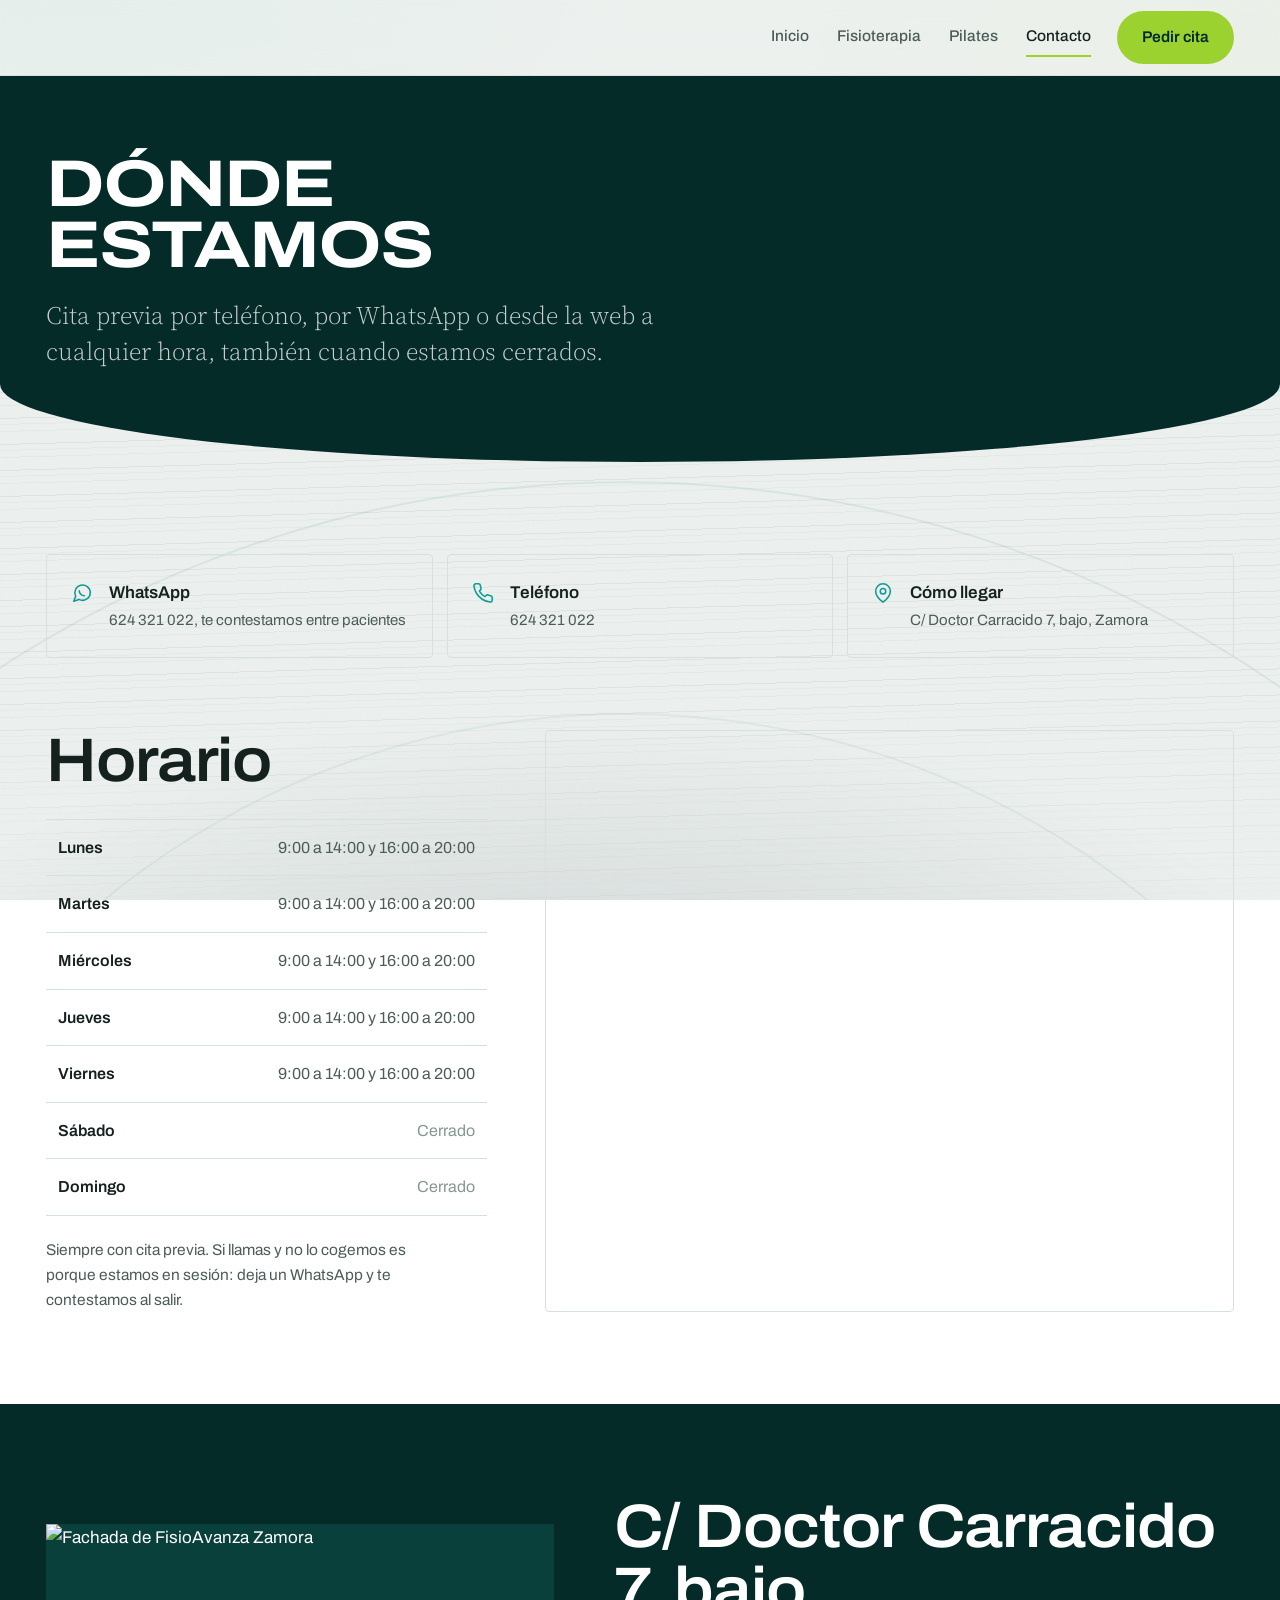
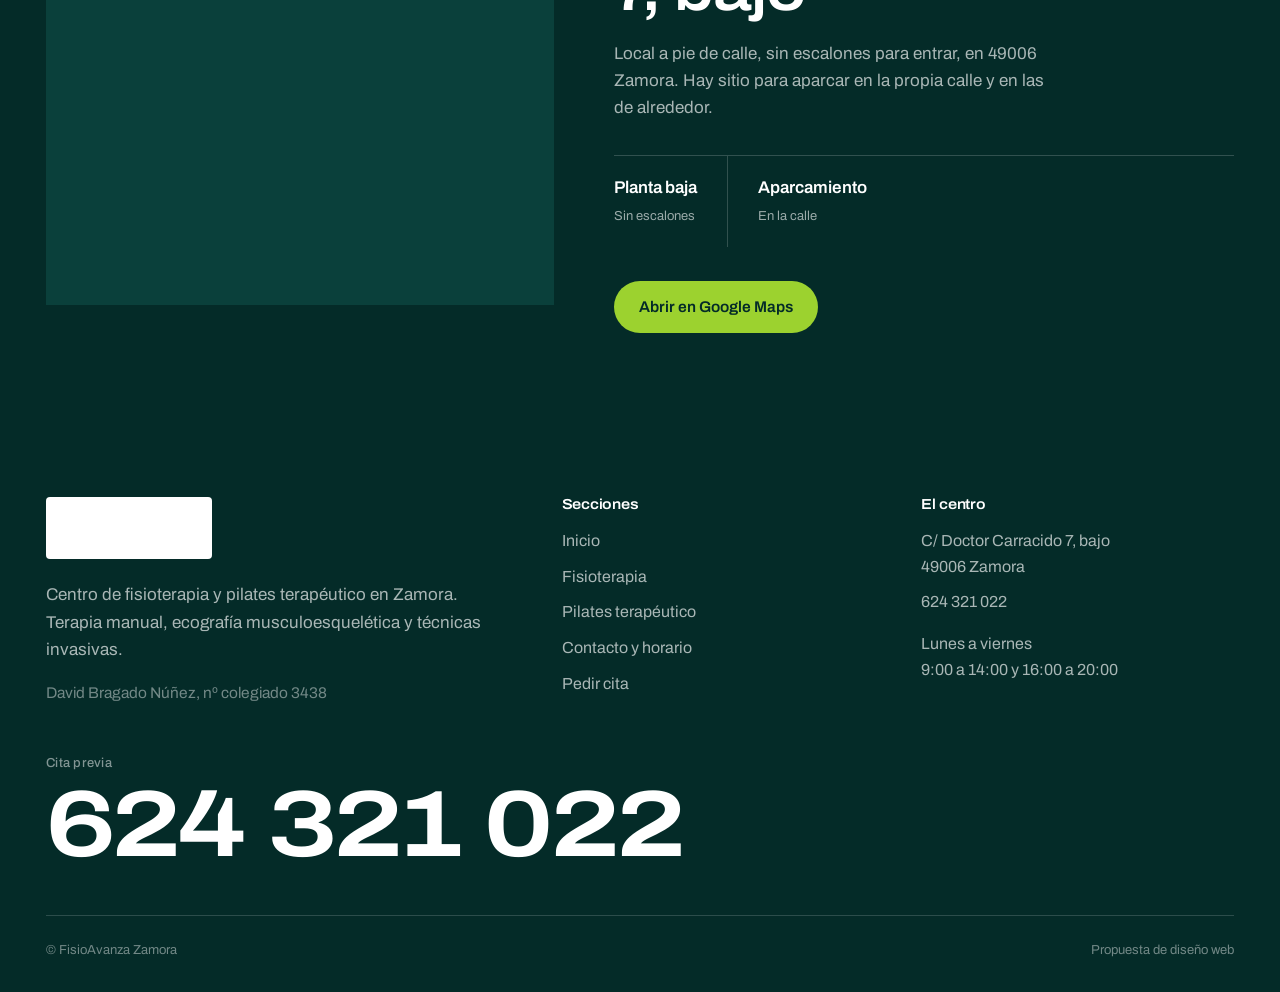
==== contacto.html @ 8b23792c "Fondo en capas de tejido, goniometro animado y entrada escalonada Co-Authored-By: Claude Opus 5 <nor" ====
<!doctype html>
<html lang="es">
<head>
<meta charset="utf-8">
<meta name="viewport" content="width=device-width,initial-scale=1">
<title>Contacto y horario | FisioAvanza Zamora</title>
<meta name="description" content="C/ Doctor Carracido 7, bajo, 49006 Zamora. Tel&eacute;fono 624 321 022. Lunes a viernes de 9:00 a 14:00 y de 16:00 a 20:00.">
<meta property="og:title" content="Contacto y horario | FisioAvanza Zamora">
<meta property="og:description" content="C/ Doctor Carracido 7, bajo, 49006 Zamora. Tel&eacute;fono 624 321 022. Lunes a viernes de 9:00 a 14:00 y de 16:00 a 20:00.">
<meta property="og:type" content="website">
<meta property="og:image" content="https://lh3.googleusercontent.com/gps-cs-s/ANWiy9TuSoiKrPq9h7B_s4ls-WKYi5jGec6XSD7wulhE7GmhyF9Vy_WYeHmJLs5jzJMO8wfGZ_1oaGwh94glTkfjaM7dwYQdc-ZL-K9XvLZ_2AfXJ7CbxEi7vt02z-Pn2JoctF9S8R1mng=w1600">
<meta name="theme-color" content="#042b28">
<link rel="icon" href="https://lh3.googleusercontent.com/gps-cs-s/ANWiy9Qkc1_Xi4rz8FU1N5MxTkrDCd2j6wiM7XeEfYH0EGdK_1M8F9kZ3IN2QmhkEKB1V5yJ0NBIxlVE4QgERAMQZs24UvGEVsqB_ETzruPLx09HXfYMCxrKIE8ehOfaQfQQikX3o4d5=w520">
<link rel="preconnect" href="https://fonts.googleapis.com">
<link rel="preconnect" href="https://fonts.gstatic.com" crossorigin>
<link rel="preconnect" href="https://lh3.googleusercontent.com" crossorigin>
<link href="https://fonts.googleapis.com/css2?family=Archivo:wdth,wght@62..125,400..700&family=Source+Serif+4:opsz,wght@8..60,300..600&display=swap" rel="stylesheet">
<link rel="stylesheet" href="styles.css?v=20">
</head>
<body>
<div class="capas" aria-hidden="true"><div class="c c1"></div><div class="c c2"></div><div class="c c3"></div><div class="c c4"></div></div>
<header class="top">
  <div class="tin">
    <a class="brand" href="index.html?v=20"><img src="https://lh3.googleusercontent.com/gps-cs-s/ANWiy9Qkc1_Xi4rz8FU1N5MxTkrDCd2j6wiM7XeEfYH0EGdK_1M8F9kZ3IN2QmhkEKB1V5yJ0NBIxlVE4QgERAMQZs24UvGEVsqB_ETzruPLx09HXfYMCxrKIE8ehOfaQfQQikX3o4d5=w520" alt="FisioAvanza Zamora" width="190" height="44"></a>
    <nav class="nav">
      <a href="index.html?v=20">Inicio</a>
      <a href="fisioterapia.html?v=20">Fisioterapia</a>
      <a href="pilates.html?v=20">Pilates</a>
      <a href="contacto.html?v=20" class="on">Contacto</a>
    </nav>
    <a class="btn lime dk" href="reservar.html?v=20">Pedir cita</a>
    <button class="burger" aria-label="Men&uacute;" aria-expanded="false"><span></span></button>
  </div>
</header>
<div class="mm" aria-hidden="true">
      <a href="index.html?v=20">Inicio</a>
      <a href="fisioterapia.html?v=20">Fisioterapia</a>
      <a href="pilates.html?v=20">Pilates</a>
      <a href="contacto.html?v=20" class="on">Contacto</a>
      <a class="btn lime" href="reservar.html?v=20">Pedir cita</a>
</div>

<section class="phead">
  <div class="wrap">
    <h1>D&oacute;nde estamos</h1>
    <p class="lead">Cita previa por tel&eacute;fono, por WhatsApp o desde la web a cualquier hora, tambi&eacute;n cuando estamos cerrados.</p>
  </div>
</section>

<section class="sec">
  <div class="wrap">
    <div class="ccs">
      <a class="cc wa" href="https://wa.me/34624321022" target="_blank" rel="noopener">
        <svg viewBox="0 0 24 24" aria-hidden="true"><path d="M21 11.5a8.4 8.4 0 0 1-12.3 7.5L3 21l2.1-5.5A8.4 8.4 0 1 1 21 11.5z"/><path d="M9 9.5c0 3 2.5 5.5 5.5 5.5"/></svg>
        <div><b>WhatsApp</b><span>624 321 022, te contestamos entre pacientes</span></div>
      </a>
      <a class="cc tel" href="tel:+34624321022">
        <svg viewBox="0 0 24 24" aria-hidden="true"><path d="M22 16.9v3a2 2 0 0 1-2.2 2 19.8 19.8 0 0 1-8.6-3.1 19.5 19.5 0 0 1-6-6A19.8 19.8 0 0 1 2.1 4.2 2 2 0 0 1 4.1 2h3a2 2 0 0 1 2 1.7c.1 1 .4 1.9.7 2.8a2 2 0 0 1-.5 2.1L8.1 9.9a16 16 0 0 0 6 6l1.3-1.2a2 2 0 0 1 2.1-.5c.9.3 1.8.6 2.8.7a2 2 0 0 1 1.7 2z"/></svg>
        <div><b>Tel&eacute;fono</b><span>624 321 022</span></div>
      </a>
      <a class="cc map" href="https://maps.google.com/?q=FisioAvanza+Zamora+Calle+Doctor+Carracido+7+Zamora" target="_blank" rel="noopener">
        <svg viewBox="0 0 24 24" aria-hidden="true"><path d="M20 10c0 6-8 12-8 12s-8-6-8-12a8 8 0 0 1 16 0z"/><circle cx="12" cy="10" r="3"/></svg>
        <div><b>C&oacute;mo llegar</b><span>C/ Doctor Carracido 7, bajo, Zamora</span></div>
      </a>
    </div>

    <div class="split" style="margin-top:72px;align-items:stretch">
      <div>
        <h2 style="margin-bottom:26px">Horario</h2>
        <div class="hor" data-hor>
          <div class="hr" data-d="0"><b>Lunes</b><span>9:00 a 14:00 y 16:00 a 20:00</span></div>
          <div class="hr" data-d="1"><b>Martes</b><span>9:00 a 14:00 y 16:00 a 20:00</span></div>
          <div class="hr" data-d="2"><b>Mi&eacute;rcoles</b><span>9:00 a 14:00 y 16:00 a 20:00</span></div>
          <div class="hr" data-d="3"><b>Jueves</b><span>9:00 a 14:00 y 16:00 a 20:00</span></div>
          <div class="hr" data-d="4"><b>Viernes</b><span>9:00 a 14:00 y 16:00 a 20:00</span></div>
          <div class="hr cl" data-d="5"><b>S&aacute;bado</b><span>Cerrado</span></div>
          <div class="hr cl" data-d="6"><b>Domingo</b><span>Cerrado</span></div>
        </div>
        <p class="sm" style="margin-top:22px;max-width:40ch">Siempre con cita previa. Si llamas y no lo cogemos es porque estamos en sesi&oacute;n: deja un WhatsApp y te contestamos al salir.</p>
      </div>
      <div class="mapbox"><iframe src="https://www.google.com/maps?q=41.5074171,-5.7447132&z=17&output=embed" loading="lazy" title="Mapa de FisioAvanza Zamora" referrerpolicy="no-referrer-when-downgrade"></iframe></div>
    </div>
  </div>
</section>

<section class="sec dark">
  <div class="wrap">
    <div class="team">
      <div class="pic" style="aspect-ratio:4/3"><img src="https://lh3.googleusercontent.com/gps-cs-s/ANWiy9Sb9Be9JPgptPWceURNt6umPJfQP3tfyWcurZZdy2dgOcn5_lfRoXvk3gdM67QvJNrwvoYfrycnYrkHvHCSLAtSPzjgJ3MuMeQ7fnmqecpdvMY_X-5fFzPqW1am6BEQZ3n_kMg=w1600" alt="Fachada de FisioAvanza Zamora" loading="lazy"></div>
      <div>
        <h2>C/ Doctor Carracido 7, bajo</h2>
        <p class="sm" style="font-size:17px;margin-top:18px;max-width:44ch">Local a pie de calle, sin escalones para entrar, en 49006 Zamora. Hay sitio para aparcar en la propia calle y en las de alrededor.</p>
        <div class="names">
          <div><b>Planta baja</b><span>Sin escalones</span></div>
          <div><b>Aparcamiento</b><span>En la calle</span></div>
        </div>
        <div class="hbtns"><a class="btn lime" href="https://maps.google.com/?q=FisioAvanza+Zamora+Calle+Doctor+Carracido+7+Zamora" target="_blank" rel="noopener">Abrir en Google Maps</a></div>
      </div>
    </div>
  </div>
</section>

<footer>
  <div class="wrap">
    <div class="fg">
      <div>
        <span class="flogo"><img src="https://lh3.googleusercontent.com/gps-cs-s/ANWiy9Qkc1_Xi4rz8FU1N5MxTkrDCd2j6wiM7XeEfYH0EGdK_1M8F9kZ3IN2QmhkEKB1V5yJ0NBIxlVE4QgERAMQZs24UvGEVsqB_ETzruPLx09HXfYMCxrKIE8ehOfaQfQQikX3o4d5=w520" alt="FisioAvanza Zamora" width="165" height="38"></span>
        <p style="max-width:32em">Centro de fisioterapia y pilates terap&eacute;utico en Zamora. Terapia manual, ecograf&iacute;a musculoesquel&eacute;tica y t&eacute;cnicas invasivas.</p>
        <p class="sm" style="color:rgba(255,255,255,.44);margin-top:14px">David Bragado N&uacute;&ntilde;ez, n&ordm; colegiado 3438</p>
      </div>
      <div>
        <h4>Secciones</h4>
        <ul>
          <li><a href="index.html?v=20">Inicio</a></li>
          <li><a href="fisioterapia.html?v=20">Fisioterapia</a></li>
          <li><a href="pilates.html?v=20">Pilates terap&eacute;utico</a></li>
          <li><a href="contacto.html?v=20">Contacto y horario</a></li>
          <li><a href="reservar.html?v=20">Pedir cita</a></li>
        </ul>
      </div>
      <div>
        <h4>El centro</h4>
        <ul>
          <li><a href="https://maps.google.com/?q=FisioAvanza+Zamora+Calle+Doctor+Carracido+7+Zamora" target="_blank" rel="noopener">C/ Doctor Carracido 7, bajo<br>49006 Zamora</a></li>
          <li><a href="tel:+34624321022">624 321 022</a></li>
          <li style="margin-top:16px">Lunes a viernes<br>9:00 a 14:00 y 16:00 a 20:00</li>
        </ul>
      </div>
    </div>
    <a class="ftel" href="tel:+34624321022"><small>Cita previa</small>624 321 022</a>
    <div class="fbot">
      <span>&copy; FisioAvanza Zamora</span>
      <span>Propuesta de dise&ntilde;o web</span>
    </div>
  </div>
</footer>
<script src="app.js?v=20"></script>
</body>
</html>
---- styles.css ----
:root{
  --deep:#042b28; --deep2:#0a403b; --deep3:#0d524b;
  --tur:#0e9b94; --tur-d:#0a7570;
  --lima:#9cd22f; --lima-d:#6fa52c;
  --ink:#15211f; --ink2:#4c5d59; --ink3:#879793;
  /* neutros teñidos hacia el turquesa de su logo, no grises puros */
  --line:#d6e0dd; --pale:#e3ebe8; --bg:#edf1ef;
  --wa:#25d366;
  --mx:1240px;
  --r:4px;        /* superficies funcionales: radio mínimo */
  --pill:999px;   /* superficies de marca: píldora */
  --arco:0 0 50% 50% / 0 0 78px 78px;
}
*{box-sizing:border-box}
html{-webkit-text-size-adjust:100%;scroll-behavior:smooth}
body{margin:0;background:transparent;color:var(--ink);
  font-family:Archivo,"Helvetica Neue",Arial,sans-serif;
  font-size:17px;line-height:1.6;font-optical-sizing:auto;overflow-x:hidden}
img{max-width:100%;display:block}
a{color:inherit}
::selection{background:var(--lima);color:var(--deep)}

h1,h2,h3,h4,.ui{font-family:Archivo,"Helvetica Neue",Arial,sans-serif;font-optical-sizing:auto}
h1,h2,h3,h4{margin:0;font-weight:600;line-height:1.02;letter-spacing:-.018em;font-stretch:110%}
h1{font-size:clamp(42px,8.6vw,112px);font-weight:700;font-stretch:120%;line-height:.92;letter-spacing:-.03em;text-transform:uppercase}
h2{font-size:clamp(30px,4.8vw,62px)}
h3{font-size:clamp(20px,2.2vw,26px);letter-spacing:-.012em}
p{margin:0 0 1.05em}
p:last-child{margin-bottom:0}
.wrap{max-width:var(--mx);margin:0 auto;padding:0 26px}
/* la serif solo aqui: presentacion y citas. todo lo estructural va en grotesca */
.lead,.pull,.serif{font-family:"Source Serif 4",Georgia,"Times New Roman",serif;font-weight:300}
.lead{font-size:clamp(19px,2.3vw,25px);line-height:1.45;max-width:27em}
.sm{font-size:15.5px;color:var(--ink2)}
.ul{font-size:13px;letter-spacing:.02em;color:var(--ink3)}
section[id]{scroll-margin-top:84px}

/* ───────── cabecera ───────── */
.top{position:sticky;top:0;z-index:60;background:rgba(237,241,239,.78);backdrop-filter:blur(14px) saturate(1.3);-webkit-backdrop-filter:blur(14px) saturate(1.3);border-bottom:1px solid rgba(21,33,31,.07)}
.tin{max-width:var(--mx);margin:0 auto;padding:11px 26px;display:flex;align-items:center;gap:26px}
/* el logo original es una foto con mucho blanco: se recorta al wordmark */
.brand{display:block;flex-shrink:0;position:relative;width:120px;height:45px;overflow:hidden}
.brand img{position:absolute;width:182px;height:auto;max-width:none;left:-25px;top:-53px}
.nav{display:flex;gap:28px;margin-left:auto;align-items:center}
.nav a{font-family:Archivo,sans-serif;font-size:15.5px;font-weight:500;text-decoration:none;color:var(--ink2);padding:6px 0;border-bottom:2px solid transparent;transition:color .15s,border-color .15s}
.nav a:hover{color:var(--ink)}
.nav a.on{color:var(--ink);border-bottom-color:var(--lima)}
.btn{font-family:Archivo,sans-serif;font-weight:600;font-size:15.5px;text-decoration:none;
  display:inline-flex;align-items:center;justify-content:center;gap:9px;
  padding:13px 24px;border-radius:var(--pill);border:1.5px solid transparent;cursor:pointer;
  transition:background .17s,color .17s,border-color .17s}
.btn.lime{background:var(--lima);color:var(--deep)}
.btn.lime:hover{background:#b0e04a}
.btn.dark{background:var(--deep);color:#fff}
.btn.dark:hover{background:var(--deep3)}
.btn.line{border-color:var(--line);color:var(--ink)}
.btn.line:hover{border-color:var(--ink);background:var(--ink);color:#fff}
.btn.wline{border-color:rgba(255,255,255,.42);color:#fff}
.btn.wline:hover{background:#fff;color:var(--deep);border-color:#fff}
.btn.big{font-size:17px;padding:17px 32px}
.burger{display:none;margin-left:auto;background:none;border:1px solid var(--line);border-radius:var(--r);width:44px;height:44px;cursor:pointer;align-items:center;justify-content:center;padding:0}
.burger span{display:block;width:18px;height:1.7px;background:var(--ink);position:relative;transition:transform .2s,opacity .2s}
.burger span:before,.burger span:after{content:"";position:absolute;left:0;width:18px;height:1.7px;background:var(--ink);transition:transform .2s,opacity .2s}
.burger span:before{top:-6px}.burger span:after{top:6px}
.burger[aria-expanded=true] span{transform:rotate(45deg)}
.burger[aria-expanded=true] span:before{opacity:0}
.burger[aria-expanded=true] span:after{transform:rotate(-90deg);top:0}
.mm{display:none;position:fixed;inset:67px 0 0;background:var(--deep);z-index:55;padding:14px 26px 40px;overflow:auto}
.mm.on{display:block}
.mm a{display:block;text-decoration:none;font-family:Archivo,sans-serif;font-size:30px;font-weight:600;font-stretch:112%;padding:19px 0;border-bottom:1px solid rgba(255,255,255,.14);color:#fff}
.mm a.on{color:var(--lima)}
.mm .btn{margin-top:26px;width:100%;border-bottom:0;font-size:18px;padding:17px;justify-content:center}

/* ───────── hero ───────── */
.hero{position:relative;background:var(--deep);min-height:min(88vh,760px);display:flex;align-items:flex-end;overflow:hidden;border-radius:var(--arco)}
.hero .bgimg{position:absolute;inset:0}
.hero .bgimg img{width:100%;height:100%;object-fit:cover;opacity:.74;filter:contrast(1.06) saturate(1.12)}
.hero:after{content:"";position:absolute;inset:0;
  background:linear-gradient(100deg,rgba(4,43,40,.95) 0%,rgba(4,43,40,.88) 30%,rgba(4,43,40,.55) 60%,rgba(4,43,40,.22) 100%),
             linear-gradient(0deg,rgba(4,43,40,.72) 0%,rgba(4,43,40,0) 42%)}
.hcon{position:relative;z-index:2;width:100%;max-width:var(--mx);margin:0 auto;padding:102px 26px 44px;color:#fff}
.hcon h1{color:#fff}
.hcon h1 u{text-decoration:none;color:var(--lima);white-space:nowrap}
.hcon .lead{color:rgba(255,255,255,.84);margin-top:26px}
.hbtns{display:flex;flex-wrap:wrap;gap:12px;margin-top:34px}
.hstats{display:flex;flex-wrap:wrap;margin-top:52px;border-top:1px solid rgba(255,255,255,.2)}
.hstats div{padding:22px 34px 26px;border-right:1px solid rgba(255,255,255,.2)}
.hstats div:first-child{padding-left:0}
.hstats div:last-child{border-right:0}
.hstats b{font-family:Archivo,sans-serif;font-weight:700;font-stretch:112%;font-size:clamp(24px,3vw,34px);display:block;line-height:1;color:#fff}
.hstats span{font-size:13px;color:rgba(255,255,255,.62);display:block;margin-top:8px;font-family:Archivo,sans-serif}
.hnow{position:absolute;right:46px;bottom:62px;z-index:2;display:flex;align-items:center;gap:10px;color:rgba(255,255,255,.8);font-family:Archivo,sans-serif;font-size:14px}
.dot{width:8px;height:8px;border-radius:50%;background:var(--lima);}
.dot.off{background:#e0714f;}

.subhero{background:var(--deep);color:#fff;padding:0 0 1px}

/* encabezado interior */
.phead{background:var(--deep);color:#fff;padding:78px 0 92px;border-radius:var(--arco)}
.phead h1{color:#fff;font-size:clamp(34px,5.6vw,66px);max-width:14ch}
.phead .lead{color:rgba(255,255,255,.78);margin-top:22px}

/* ───────── secciones ───────── */
.sec{padding:92px 0}
.sec.pale{background:rgba(222,232,228,.62)}
.sec.dark{background:var(--deep);color:#fff}
.sec.dark h2,.sec.dark h3{color:#fff}
.sec.dark .sm{color:rgba(255,255,255,.66)}
.split{display:grid;grid-template-columns:.78fr 1.22fr;gap:58px;align-items:start}
.split .stick{position:sticky;top:104px}
.split h2+p{margin-top:18px;color:var(--ink2)}
.sec.dark .split h2+p{color:rgba(255,255,255,.7)}

/* lista de tratamientos */
.tl{border-top:1px solid var(--line)}
.sec.dark .tl{border-color:rgba(255,255,255,.18)}
.tl .row{display:grid;grid-template-columns:.9fr 1.1fr;gap:34px;align-items:baseline;
  padding:26px 20px;margin:0 -20px;border-bottom:1px solid var(--line);
  transition:background .22s,color .22s}
.sec.dark .tl .row{border-color:rgba(255,255,255,.18)}
.tl .row:hover{background:var(--deep);color:#fff;border-bottom-color:var(--deep)}
.tl .row:hover h3{color:#fff}
.tl .row:hover p{color:rgba(255,255,255,.76)}
.tl .row:hover .mas{color:var(--lima)}
.tl h3{transition:color .22s}
.tl p{margin:0;color:var(--ink2);font-size:16.5px;transition:color .22s}
.sec.dark .tl p{color:rgba(255,255,255,.66)}
.tl .mas{display:block;font-family:Archivo,sans-serif;font-size:13px;font-weight:600;color:var(--ink3);margin-top:9px;transition:color .22s}

/* pasos: es una secuencia, por eso van numerados */
.pasos{border-top:1px solid rgba(255,255,255,.18)}
.paso{display:grid;grid-template-columns:96px 1fr 1.25fr;gap:30px;align-items:baseline;padding:32px 0;border-bottom:1px solid rgba(255,255,255,.18)}
.paso .n{font-family:Archivo,sans-serif;font-weight:700;font-stretch:118%;font-size:46px;line-height:1;color:transparent;-webkit-text-stroke:1.4px var(--lima)}
.paso h3{font-size:22px}
.paso p{margin:0;color:rgba(255,255,255,.7);font-size:16.5px}

/* equipo */
.team{display:grid;grid-template-columns:.9fr 1.1fr;gap:60px;align-items:center}
.team .pic{position:relative;aspect-ratio:3/4;overflow:hidden;background:var(--deep2)}
.team .pic img{width:100%;height:100%;object-fit:cover}
.pull{font-size:clamp(22px,2.8vw,32px);line-height:1.3;font-weight:300;margin:30px 0 0;color:#fff}
.pull cite{display:block;font-style:normal;font-family:Archivo,sans-serif;font-size:13px;color:var(--lima);margin-top:16px;font-weight:500}
.names{display:flex;flex-wrap:wrap;gap:0;margin-top:34px;border-top:1px solid rgba(255,255,255,.18)}
.names div{padding:18px 30px 18px 0;margin-right:30px;border-right:1px solid rgba(255,255,255,.18)}
.names div:last-child{border-right:0;margin-right:0}
.names b{font-family:Archivo,sans-serif;font-size:17px;font-weight:600;display:block;color:#fff}
.names span{font-size:13px;color:rgba(255,255,255,.6);font-family:Archivo,sans-serif}

/* mosaico */
.mos{display:grid;grid-template-columns:repeat(6,1fr);gap:10px}
.mos figure{margin:0;overflow:hidden;background:rgba(222,232,228,.6)}
.mos img{width:100%;height:100%;object-fit:cover}
.mos .a{grid-column:span 3;aspect-ratio:3/2}
.mos .b{grid-column:span 3;aspect-ratio:3/2}
.mos .c{grid-column:span 2;aspect-ratio:1/1}
.mos .d{grid-column:span 2;aspect-ratio:1/1}
.mos .e{grid-column:span 2;aspect-ratio:1/1}

/* reseñas */
.revs{display:grid;grid-template-columns:repeat(3,1fr);gap:0}
.rev{padding:0 30px;border-left:1px solid var(--line)}
.rev:first-child{padding-left:0;border-left:0}
.rev:last-child{padding-right:0}
.rev .st{color:var(--lima-d);letter-spacing:3px;font-size:14px;margin-bottom:14px}
.rev q{quotes:none;display:block;font-size:17px;line-height:1.55;color:var(--ink)}
.rev .by{font-family:Archivo,sans-serif;font-size:13px;color:var(--ink3);margin-top:16px}
.rev .by b{color:var(--ink);font-weight:600;display:block;font-size:15px}

/* contacto */
.ccs{display:grid;grid-template-columns:repeat(3,1fr);gap:14px}
.cc{display:flex;gap:16px;align-items:flex-start;border:1px solid var(--line);border-radius:var(--r);padding:24px;text-decoration:none;transition:background .18s,color .18s,border-color .18s}
.cc svg{width:22px;height:22px;stroke:var(--tur);fill:none;stroke-width:1.7;stroke-linecap:round;stroke-linejoin:round;flex-shrink:0;margin-top:3px;transition:stroke .18s}
.cc b{font-family:Archivo,sans-serif;font-size:17px;font-weight:600;display:block}
.cc span{font-size:15px;color:var(--ink2);transition:color .18s}
.cc.wa:hover{background:var(--wa);border-color:var(--wa);color:#fff}
.cc.tel:hover{background:var(--tur);border-color:var(--tur);color:#fff}
.cc.map:hover{background:#4285f4;border-color:#4285f4;color:#fff}
.cc:hover svg{stroke:#fff}
.cc:hover span{color:rgba(255,255,255,.86)}

.hor{border-top:1px solid var(--line)}
.hor .hr{display:flex;justify-content:space-between;gap:16px;padding:15px 12px;border-bottom:1px solid var(--line);font-size:16px}
.hor .hr b{font-family:Archivo,sans-serif;font-weight:600}
.hor .hr span{color:var(--ink2);text-align:right}
.hor .hr.cl span{color:var(--ink3)}
.hor .hr.now{background:rgba(222,232,228,.8)}
.mapbox{overflow:hidden;border:1px solid var(--line);border-radius:var(--r);height:100%;min-height:340px}
.mapbox iframe{width:100%;height:100%;border:0;display:block}

/* faq */
.faq{border-top:1px solid var(--line)}
.sec.dark .faq{border-color:rgba(255,255,255,.18)}
.faq details{border-bottom:1px solid var(--line)}
.sec.dark .faq details{border-color:rgba(255,255,255,.18)}
.faq summary{cursor:pointer;list-style:none;padding:22px 46px 22px 0;font-family:Archivo,sans-serif;font-weight:600;font-size:18px;position:relative}
.faq summary::-webkit-details-marker{display:none}
.faq summary:after{content:"";position:absolute;right:10px;top:31px;width:13px;height:1.6px;background:var(--tur)}
.faq summary:before{content:"";position:absolute;right:15.7px;top:25px;width:1.6px;height:13px;background:var(--tur);transition:transform .22s}
.faq details[open] summary:before{transform:scaleY(0)}
.faq p{padding:0 40px 24px 0;margin:0;color:var(--ink2);font-size:16.5px;max-width:62ch}
.sec.dark .faq p{color:rgba(255,255,255,.7)}

/* cierre */
.close{position:relative;background:var(--deep);overflow:hidden;padding:0}
.close .bgimg{position:absolute;inset:0}
.close .bgimg img{width:100%;height:100%;object-fit:cover;opacity:.34}
.close:after{content:"";position:absolute;inset:0;background:linear-gradient(90deg,rgba(4,43,40,.93),rgba(4,43,40,.6))}
.close .in{position:relative;z-index:2;max-width:var(--mx);margin:0 auto;padding:104px 26px;color:#fff}
.close h2{color:#fff;max-width:16ch}
.close p{color:rgba(255,255,255,.8);max-width:40ch;margin-top:18px}

/* reserva */
.bk{display:grid;grid-template-columns:1.3fr .7fr;gap:30px;align-items:start}
.bk>*{min-width:0}
.bx{border:1px solid var(--line);border-radius:var(--r);padding:30px;min-width:0}
.bx.fill{background:rgba(222,232,228,.72);border-color:transparent}
.paso-n{font-family:Archivo,sans-serif;font-weight:600;font-size:14px;color:var(--ink3);display:block;margin:28px 0 11px}
.paso-n:first-of-type{margin-top:0}
.paso-n b{color:var(--ink);font-weight:600}
.opts{display:flex;flex-wrap:wrap;gap:8px}
.opt{font-family:Archivo,sans-serif;border:1px solid var(--line);background:var(--bg);border-radius:var(--r);padding:11px 16px;font-size:14.5px;cursor:pointer;transition:all .15s;color:var(--ink2)}
.opt:hover{border-color:var(--ink);color:var(--ink)}
.opt.on{border-color:var(--deep);background:var(--deep);color:#fff;font-weight:600}
.days{display:flex;gap:8px;overflow-x:auto;padding-bottom:8px;min-width:0;max-width:100%}
.day{flex:0 0 auto;width:60px;border:1px solid var(--line);background:var(--bg);border-radius:var(--r);padding:10px 0;text-align:center;cursor:pointer;font-family:Archivo,sans-serif;transition:all .15s}
.day small{display:block;font-size:11.5px;color:var(--ink3)}
.day b{display:block;font-size:19px;font-weight:600;margin:1px 0}
.day i{display:block;font-size:11.5px;font-style:normal;color:var(--ink3)}
.day:hover{border-color:var(--ink)}
.day.on{border-color:var(--deep);background:var(--deep);color:#fff}
.day.on small,.day.on i{color:rgba(255,255,255,.72)}
.slots{display:grid;grid-template-columns:repeat(auto-fill,minmax(82px,1fr));gap:8px}
.slot{font-family:Archivo,sans-serif;border:1px solid var(--line);background:var(--bg);border-radius:var(--r);padding:11px 0;font-size:15px;cursor:pointer;transition:all .15s}
.slot:hover{border-color:var(--ink)}
.slot.on{border-color:var(--deep);background:var(--deep);color:#fff;font-weight:600}
.fld{width:100%;border:1px solid var(--line);border-radius:var(--r);padding:13px 15px;font-family:inherit;font-size:16.5px;background:#fbfdfc;color:var(--ink);transition:border-color .15s}
.fld::placeholder{color:var(--ink3)}
.fld:focus{outline:none;border-color:var(--tur)}
textarea.fld{min-height:96px;resize:vertical}
.send{width:100%;margin-top:26px;border:0;border-radius:var(--pill);background:var(--wa);color:#fff;font-family:Archivo,sans-serif;font-weight:600;font-size:17px;padding:17px;cursor:pointer;display:flex;align-items:center;justify-content:center;gap:10px;transition:filter .15s}
.send:hover{filter:brightness(1.07)}
.send svg{width:21px;height:21px;fill:currentColor}
.note{font-size:14px;color:var(--ink3);text-align:center;margin-top:14px}
.resu .rr{display:flex;justify-content:space-between;gap:14px;padding:11px 0;border-bottom:1px solid var(--line)}
.resu .rr:last-child{border-bottom:0}
.resu .rr span{color:var(--ink2);font-size:15.5px}
.resu .rr b{font-family:Archivo,sans-serif;font-weight:600;text-align:right;font-size:15.5px}
.aside ul{padding-left:19px;margin:0}
.aside li{margin-bottom:10px;color:var(--ink2);font-size:16px}

/* pie */
footer{background:var(--deep);color:rgba(255,255,255,.66);padding:72px 0 32px}
.fg{display:grid;grid-template-columns:1.5fr 1fr 1fr;gap:46px}
footer h4{font-family:Archivo,sans-serif;font-size:14.5px;font-weight:600;color:#fff;margin:0 0 16px}
footer a{color:rgba(255,255,255,.66);text-decoration:none;transition:color .15s}
footer a:hover{color:var(--lima)}
footer ul{list-style:none;margin:0;padding:0;font-size:16px}
footer li{margin-bottom:10px}
.flogo{background:#fff;display:block;width:166px;height:62px;margin-bottom:22px;border-radius:var(--r);position:relative;overflow:hidden}
.flogo img{position:absolute;width:212px;height:auto;max-width:none;left:-15px;top:-54px}
.ftel{display:block;margin-top:52px;text-decoration:none;font-family:Archivo,sans-serif;font-weight:700;font-stretch:120%;font-size:clamp(38px,7.4vw,94px);line-height:.92;letter-spacing:-.03em;color:#fff;transition:color .2s}
.ftel:hover{color:var(--lima)}
.ftel small{display:block;font-size:13px;font-weight:500;font-stretch:100%;letter-spacing:.02em;color:rgba(255,255,255,.5);margin-bottom:12px}
.fbot{border-top:1px solid rgba(255,255,255,.16);margin-top:46px;padding-top:24px;display:flex;justify-content:space-between;gap:16px;flex-wrap:wrap;font-family:Archivo,sans-serif;font-size:13px;color:rgba(255,255,255,.44)}

/* entrada del hero: un solo momento, al cargar */


/* ───────── responsive ───────── */
@media(max-width:1000px){
  .nav,.btn.dk{display:none}
  .burger{display:flex}
  .split,.team,.bk{grid-template-columns:1fr;gap:38px}
  .split .stick{position:static}
  .ccs{grid-template-columns:1fr}
  .fg{grid-template-columns:1fr 1fr}
  .revs{grid-template-columns:1fr;gap:0}
  .rev{padding:26px 0;border-left:0;border-top:1px solid var(--line)}
  .rev:first-child{border-top:0;padding-top:0}
  .mos{grid-template-columns:repeat(4,1fr)}
  .mos .a,.mos .b{grid-column:span 4}
  .mos .c,.mos .d,.mos .e{grid-column:span 2}
}
@media(max-width:700px){
  body{font-size:16.5px}
  .sec{padding:58px 0}
  .hero{min-height:auto}
  .hcon{padding:84px 26px 0}
  .hstats{margin-top:38px}
  .hstats div{padding:16px 20px 18px;flex:1 0 40%}
  .hstats div:nth-child(2){border-right:0}
  .hnow{position:static;padding:0 26px 30px;z-index:2}
  .hero{border-radius:0 0 50% 50% / 0 0 42px 42px}
  .phead{border-radius:0 0 50% 50% / 0 0 42px 42px}
  .phead{padding:52px 0 50px}
  .tl .row{grid-template-columns:1fr;gap:9px;padding:22px 16px;margin:0 -16px}
  .paso{grid-template-columns:62px 1fr;gap:18px;padding:24px 0}
  .paso .n{font-size:34px}
  .paso p{grid-column:2}
  .names div{padding-right:22px;margin-right:22px}
  .close .in{padding:64px 26px}
  .fg{grid-template-columns:1fr;gap:34px}
  .bx{padding:22px}
  .mos{grid-template-columns:repeat(2,1fr);gap:8px}
  .mos .a,.mos .b{grid-column:span 2}
  .mos .c,.mos .d,.mos .e{grid-column:span 1}
  .brand img{height:37px}
}

/* ══════════════════════════════════════════════════════════════
   CAPAS DE TEJIDO
   El fondo no es un color: son estratos en corte, como lo que se
   ve en una ecografía, con arcos de recorrido articular detrás.
   Cada capa se mueve a distinta velocidad al bajar.
   ══════════════════════════════════════════════════════════════ */
.capas{position:fixed;inset:0;z-index:-1;pointer-events:none;overflow:hidden;background:var(--bg)}
.capas .c{position:absolute;inset:-14% -6%;will-change:transform;backface-visibility:hidden}

/* 1 · masa de fondo, teñida con sus dos colores */
.c1{background:
  radial-gradient(58% 42% at 10% 4%, rgba(14,155,148,.17), transparent 70%),
  radial-gradient(48% 38% at 94% 18%, rgba(156,210,47,.13), transparent 72%),
  radial-gradient(76% 46% at 46% 106%, rgba(4,43,40,.14), transparent 72%)}

/* 2 · estratos de tejido */
.c2{background:repeating-linear-gradient(178.4deg,
    rgba(4,43,40,.060) 0 1px,
    rgba(4,43,40,0)    1px 6px,
    rgba(4,43,40,.028) 6px 7px,
    rgba(4,43,40,0)    7px 13px,
    rgba(10,117,112,.040) 13px 14px,
    rgba(4,43,40,0)    14px 26px);
  -webkit-mask-image:linear-gradient(180deg,transparent 0,#000 14%,#000 70%,transparent 100%);
  mask-image:linear-gradient(180deg,transparent 0,#000 14%,#000 70%,transparent 100%)}

/* 3 · arcos de recorrido */
.c3{background-repeat:no-repeat;background-position:52% 26%;background-size:150% auto;opacity:.85;
  background-image:url("data:image/svg+xml,%3Csvg xmlns='http://www.w3.org/2000/svg' viewBox='0 0 1200 760'%3E%3Cg fill='none' stroke='%230a7570' stroke-width='1.1'%3E%3Cpath d='M-140 700 A 820 820 0 0 1 1340 700' stroke-opacity='.13'/%3E%3Cpath d='M40 700 A 640 640 0 0 1 1160 700' stroke-opacity='.10'/%3E%3Cpath d='M220 700 A 460 460 0 0 1 980 700' stroke-opacity='.08'/%3E%3Cpath d='M400 700 A 280 280 0 0 1 800 700' stroke-opacity='.06'/%3E%3C/g%3E%3C/svg%3E")}

/* 4 · grano: quita el plano vectorial */
.c4{opacity:.05;mix-blend-mode:multiply;inset:0;
  background-image:url("data:image/svg+xml,%3Csvg xmlns='http://www.w3.org/2000/svg' width='180' height='180'%3E%3Cfilter id='n'%3E%3CfeTurbulence type='fractalNoise' baseFrequency='.82' numOctaves='3' stitchTiles='stitch'/%3E%3C/filter%3E%3Crect width='180' height='180' filter='url(%23n)'/%3E%3C/svg%3E")}

/* ── goniómetro: abre su recorrido al cargar ── */
.gonio{position:absolute;right:clamp(-70px,-3vw,0px);bottom:-46px;width:min(54vw,640px);z-index:1;pointer-events:none}
.gonio .ej{fill:none;stroke:rgba(255,255,255,.26);stroke-width:1.1}
.gonio .tk{stroke:rgba(255,255,255,.3);stroke-width:1.1}
.gonio .rad{fill:none;stroke:var(--lima);stroke-width:2;stroke-opacity:.95;stroke-linecap:round;
  transform-box:fill-box;transform-origin:0% 100%}
.gonio .arc{fill:none;stroke:var(--lima);stroke-width:3;stroke-linecap:round;stroke-opacity:.9;
  pathLength:1;stroke-dasharray:1;stroke-dashoffset:1}
.gonio .hub{fill:var(--lima)}
.gonio .deg{fill:rgba(255,255,255,.72);font:600 13px Archivo,sans-serif;letter-spacing:.02em}
.on-load .gonio .arc{animation:trazo 1.45s .45s cubic-bezier(.2,.85,.25,1) forwards}
.on-load .gonio .rad{animation:barrido 1.45s .45s cubic-bezier(.2,.85,.25,1) forwards}
.on-load .gonio .deg{opacity:0;animation:aparece .6s 1.5s ease forwards}
@keyframes trazo{to{stroke-dashoffset:0}}
@keyframes barrido{from{transform:rotate(0deg)}to{transform:rotate(-54deg)}}
@keyframes aparece{to{opacity:1}}

/* ── entrada escalonada ── */
[data-rv]>*{opacity:0;transform:translateY(26px) rotate(.4deg);transform-origin:0% 100%;
  transition:opacity .72s cubic-bezier(.2,.78,.28,1),transform .72s cubic-bezier(.2,.78,.28,1);
  transition-delay:calc(var(--i,0)*70ms)}
[data-rv].in>*{opacity:1;transform:none}
.hcon>*{opacity:0;transform:translateY(20px)}
.on-load .hcon>*{animation:sube .9s cubic-bezier(.19,.9,.3,1) forwards}
.on-load .hcon>*:nth-child(1){animation-delay:.08s}
.on-load .hcon>*:nth-child(2){animation-delay:.2s}
.on-load .hcon>*:nth-child(3){animation-delay:.32s}
.on-load .hcon>*:nth-child(4){animation-delay:.44s}
@keyframes sube{to{opacity:1;transform:none}}

@media (prefers-reduced-motion:reduce){
  .hcon>*,[data-rv]>*{opacity:1!important;transform:none!important;animation:none!important}
  .gonio .arc{stroke-dashoffset:0;animation:none}
  .gonio .rad{transform:rotate(-54deg);animation:none}
  .gonio .deg{opacity:1;animation:none}
  .capas .c{transform:none!important}
  *{transition-duration:.01ms!important}
}
@media(max-width:700px){
  .gonio{width:86vw;right:-26vw;bottom:-30px;opacity:.55}
  .c2{background-size:auto}
}
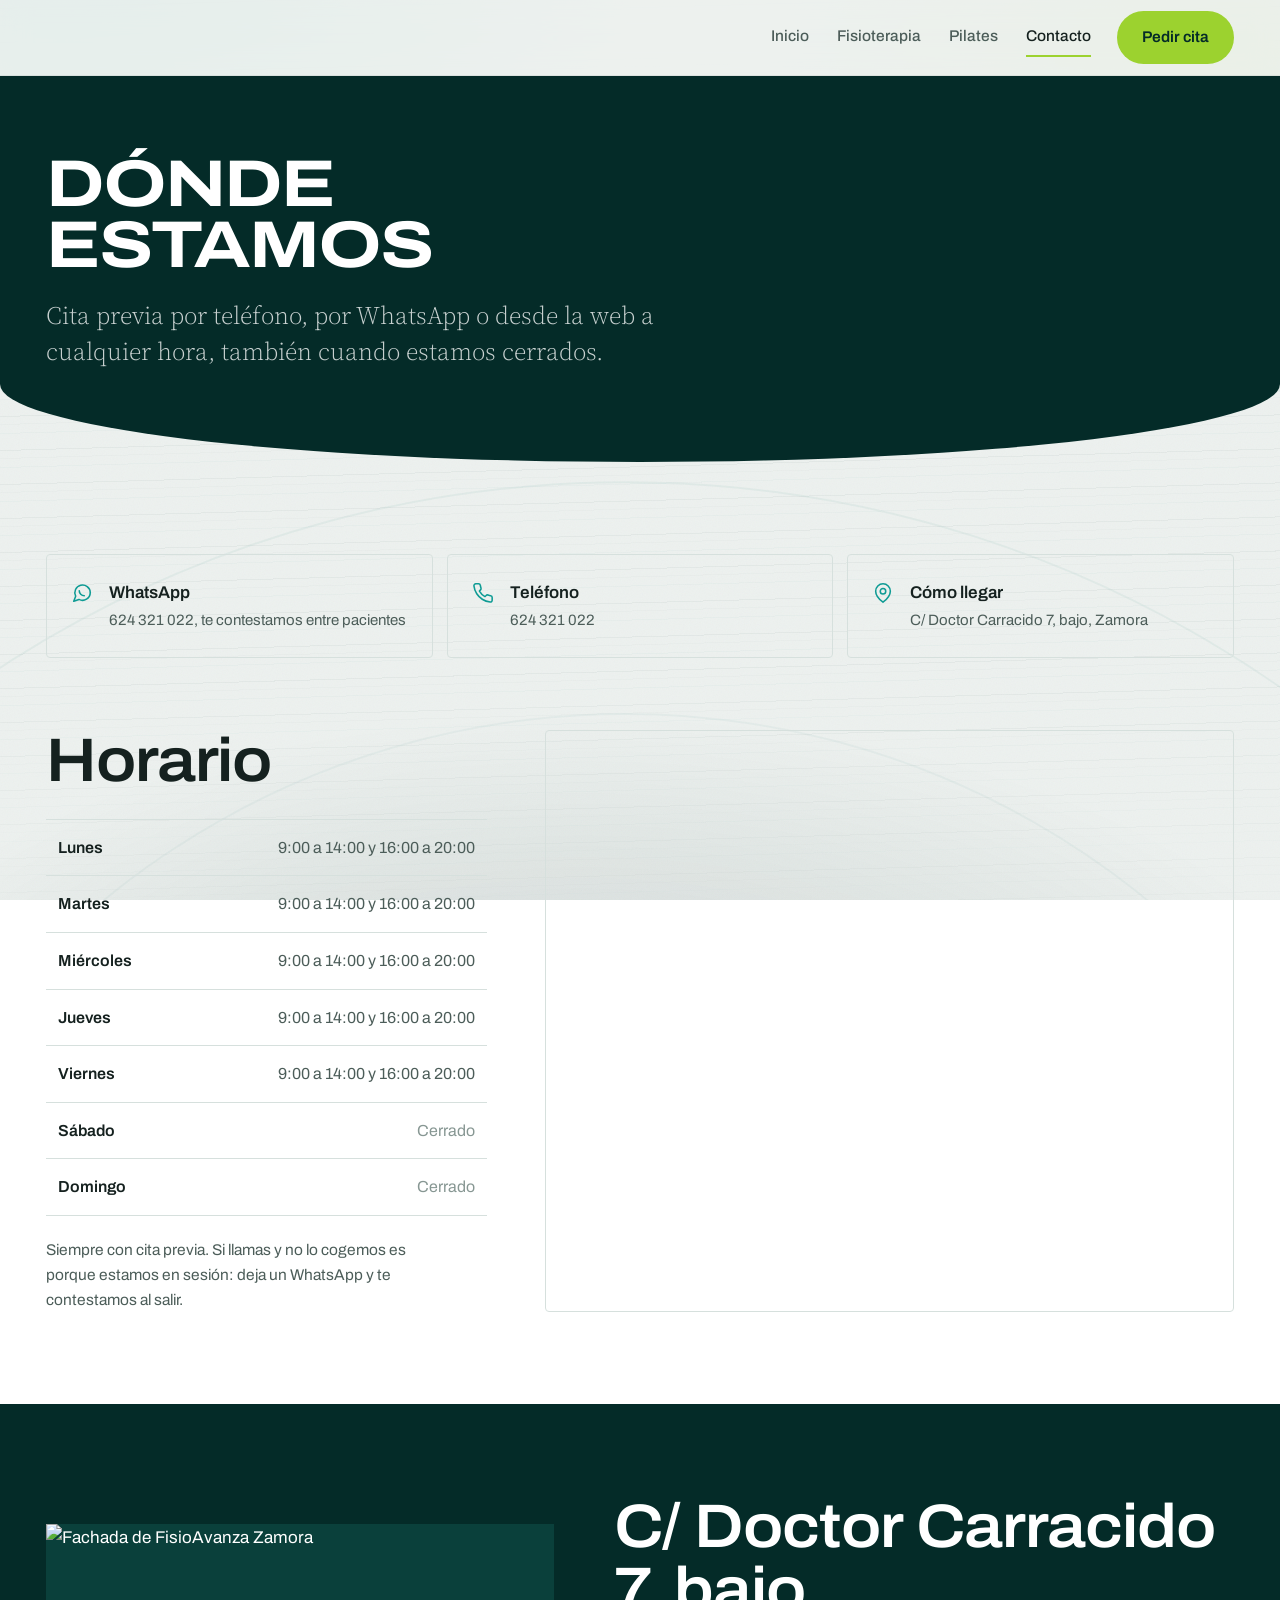
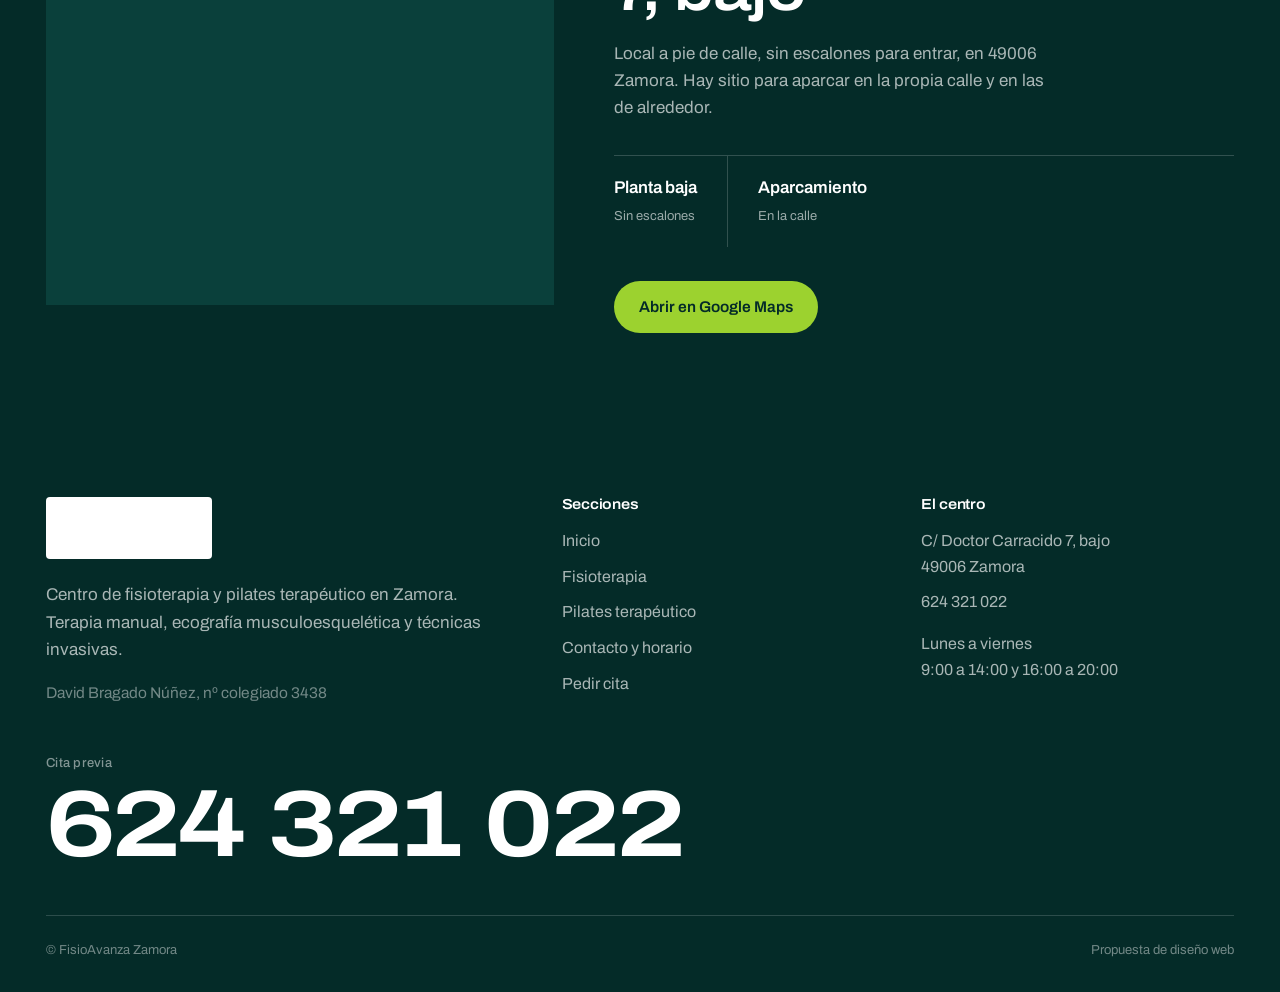
==== commit 4b08f2d7: "Goniometro con geometria exacta y estratos mas tenues Co-Authored-By: Claude Opus 5 <noreply@anthrop" ====
--- a/contacto.html
+++ b/contacto.html
@@ -15,29 +15,29 @@
 <link rel="preconnect" href="https://fonts.gstatic.com" crossorigin>
 <link rel="preconnect" href="https://lh3.googleusercontent.com" crossorigin>
 <link href="https://fonts.googleapis.com/css2?family=Archivo:wdth,wght@62..125,400..700&family=Source+Serif+4:opsz,wght@8..60,300..600&display=swap" rel="stylesheet">
-<link rel="stylesheet" href="styles.css?v=20">
+<link rel="stylesheet" href="styles.css?v=22">
 </head>
 <body>
 <div class="capas" aria-hidden="true"><div class="c c1"></div><div class="c c2"></div><div class="c c3"></div><div class="c c4"></div></div>
 <header class="top">
   <div class="tin">
-    <a class="brand" href="index.html?v=20"><img src="https://lh3.googleusercontent.com/gps-cs-s/ANWiy9Qkc1_Xi4rz8FU1N5MxTkrDCd2j6wiM7XeEfYH0EGdK_1M8F9kZ3IN2QmhkEKB1V5yJ0NBIxlVE4QgERAMQZs24UvGEVsqB_ETzruPLx09HXfYMCxrKIE8ehOfaQfQQikX3o4d5=w520" alt="FisioAvanza Zamora" width="190" height="44"></a>
+    <a class="brand" href="index.html?v=22"><img src="https://lh3.googleusercontent.com/gps-cs-s/ANWiy9Qkc1_Xi4rz8FU1N5MxTkrDCd2j6wiM7XeEfYH0EGdK_1M8F9kZ3IN2QmhkEKB1V5yJ0NBIxlVE4QgERAMQZs24UvGEVsqB_ETzruPLx09HXfYMCxrKIE8ehOfaQfQQikX3o4d5=w520" alt="FisioAvanza Zamora" width="190" height="44"></a>
     <nav class="nav">
-      <a href="index.html?v=20">Inicio</a>
-      <a href="fisioterapia.html?v=20">Fisioterapia</a>
-      <a href="pilates.html?v=20">Pilates</a>
-      <a href="contacto.html?v=20" class="on">Contacto</a>
+      <a href="index.html?v=22">Inicio</a>
+      <a href="fisioterapia.html?v=22">Fisioterapia</a>
+      <a href="pilates.html?v=22">Pilates</a>
+      <a href="contacto.html?v=22" class="on">Contacto</a>
     </nav>
-    <a class="btn lime dk" href="reservar.html?v=20">Pedir cita</a>
+    <a class="btn lime dk" href="reservar.html?v=22">Pedir cita</a>
     <button class="burger" aria-label="Men&uacute;" aria-expanded="false"><span></span></button>
   </div>
 </header>
 <div class="mm" aria-hidden="true">
-      <a href="index.html?v=20">Inicio</a>
-      <a href="fisioterapia.html?v=20">Fisioterapia</a>
-      <a href="pilates.html?v=20">Pilates</a>
-      <a href="contacto.html?v=20" class="on">Contacto</a>
-      <a class="btn lime" href="reservar.html?v=20">Pedir cita</a>
+      <a href="index.html?v=22">Inicio</a>
+      <a href="fisioterapia.html?v=22">Fisioterapia</a>
+      <a href="pilates.html?v=22">Pilates</a>
+      <a href="contacto.html?v=22" class="on">Contacto</a>
+      <a class="btn lime" href="reservar.html?v=22">Pedir cita</a>
 </div>
 
 <section class="phead">
@@ -111,11 +111,11 @@
       <div>
         <h4>Secciones</h4>
         <ul>
-          <li><a href="index.html?v=20">Inicio</a></li>
-          <li><a href="fisioterapia.html?v=20">Fisioterapia</a></li>
-          <li><a href="pilates.html?v=20">Pilates terap&eacute;utico</a></li>
-          <li><a href="contacto.html?v=20">Contacto y horario</a></li>
-          <li><a href="reservar.html?v=20">Pedir cita</a></li>
+          <li><a href="index.html?v=22">Inicio</a></li>
+          <li><a href="fisioterapia.html?v=22">Fisioterapia</a></li>
+          <li><a href="pilates.html?v=22">Pilates terap&eacute;utico</a></li>
+          <li><a href="contacto.html?v=22">Contacto y horario</a></li>
+          <li><a href="reservar.html?v=22">Pedir cita</a></li>
         </ul>
       </div>
       <div>
@@ -134,6 +134,6 @@
     </div>
   </div>
 </footer>
-<script src="app.js?v=20"></script>
+<script src="app.js?v=22"></script>
 </body>
 </html>
--- a/styles.css
+++ b/styles.css
@@ -324,37 +324,37 @@
 
 /* 2 · estratos de tejido */
 .c2{background:repeating-linear-gradient(178.4deg,
-    rgba(4,43,40,.060) 0 1px,
-    rgba(4,43,40,0)    1px 6px,
-    rgba(4,43,40,.028) 6px 7px,
-    rgba(4,43,40,0)    7px 13px,
-    rgba(10,117,112,.040) 13px 14px,
-    rgba(4,43,40,0)    14px 26px);
+    rgba(4,43,40,.040) 0 1px,
+    rgba(4,43,40,0)    1px 8px,
+    rgba(4,43,40,.016) 8px 9px,
+    rgba(4,43,40,0)    9px 17px,
+    rgba(10,117,112,.024) 17px 18px,
+    rgba(4,43,40,0)    18px 34px);
   -webkit-mask-image:linear-gradient(180deg,transparent 0,#000 14%,#000 70%,transparent 100%);
   mask-image:linear-gradient(180deg,transparent 0,#000 14%,#000 70%,transparent 100%)}
 
 /* 3 · arcos de recorrido */
-.c3{background-repeat:no-repeat;background-position:52% 26%;background-size:150% auto;opacity:.85;
+.c3{background-repeat:no-repeat;background-position:52% 26%;background-size:150% auto;opacity:.5;
   background-image:url("data:image/svg+xml,%3Csvg xmlns='http://www.w3.org/2000/svg' viewBox='0 0 1200 760'%3E%3Cg fill='none' stroke='%230a7570' stroke-width='1.1'%3E%3Cpath d='M-140 700 A 820 820 0 0 1 1340 700' stroke-opacity='.13'/%3E%3Cpath d='M40 700 A 640 640 0 0 1 1160 700' stroke-opacity='.10'/%3E%3Cpath d='M220 700 A 460 460 0 0 1 980 700' stroke-opacity='.08'/%3E%3Cpath d='M400 700 A 280 280 0 0 1 800 700' stroke-opacity='.06'/%3E%3C/g%3E%3C/svg%3E")}
 
 /* 4 · grano: quita el plano vectorial */
-.c4{opacity:.05;mix-blend-mode:multiply;inset:0;
+.c4{opacity:.042;mix-blend-mode:multiply;inset:0;
   background-image:url("data:image/svg+xml,%3Csvg xmlns='http://www.w3.org/2000/svg' width='180' height='180'%3E%3Cfilter id='n'%3E%3CfeTurbulence type='fractalNoise' baseFrequency='.82' numOctaves='3' stitchTiles='stitch'/%3E%3C/filter%3E%3Crect width='180' height='180' filter='url(%23n)'/%3E%3C/svg%3E")}
 
 /* ── goniómetro: abre su recorrido al cargar ── */
-.gonio{position:absolute;right:clamp(-70px,-3vw,0px);bottom:-46px;width:min(54vw,640px);z-index:1;pointer-events:none}
-.gonio .ej{fill:none;stroke:rgba(255,255,255,.26);stroke-width:1.1}
-.gonio .tk{stroke:rgba(255,255,255,.3);stroke-width:1.1}
-.gonio .rad{fill:none;stroke:var(--lima);stroke-width:2;stroke-opacity:.95;stroke-linecap:round;
-  transform-box:fill-box;transform-origin:0% 100%}
-.gonio .arc{fill:none;stroke:var(--lima);stroke-width:3;stroke-linecap:round;stroke-opacity:.9;
-  pathLength:1;stroke-dasharray:1;stroke-dashoffset:1}
+.gonio{position:absolute;right:clamp(8px,3vw,54px);bottom:clamp(74px,11vh,132px);width:min(40vw,400px);z-index:1;pointer-events:none}
+.gonio .ej{fill:none;stroke:rgba(255,255,255,.3);stroke-width:1.2;stroke-dasharray:3 5}
+.gonio .tk{stroke:var(--lima);stroke-opacity:.5;stroke-width:1.4}
+.gonio .rad{fill:none;stroke:var(--lima);stroke-width:2.2;stroke-opacity:.85;stroke-linecap:round;
+  transform-origin:40px 260px}
+.gonio .arc{fill:none;stroke:var(--lima);stroke-width:3.4;stroke-linecap:round;stroke-dasharray:0 360}
 .gonio .hub{fill:var(--lima)}
-.gonio .deg{fill:rgba(255,255,255,.72);font:600 13px Archivo,sans-serif;letter-spacing:.02em}
-.on-load .gonio .arc{animation:trazo 1.45s .45s cubic-bezier(.2,.85,.25,1) forwards}
-.on-load .gonio .rad{animation:barrido 1.45s .45s cubic-bezier(.2,.85,.25,1) forwards}
-.on-load .gonio .deg{opacity:0;animation:aparece .6s 1.5s ease forwards}
-@keyframes trazo{to{stroke-dashoffset:0}}
+.gonio .deg{fill:var(--lima);font:600 15px Archivo,sans-serif;letter-spacing:.01em}
+.gonio .deg tspan{fill:rgba(255,255,255,.6);font-size:11.5px;font-weight:500}
+.on-load .gonio .arc{animation:trazo 1.5s .5s cubic-bezier(.2,.85,.25,1) forwards}
+.on-load .gonio .rad{animation:barrido 1.5s .5s cubic-bezier(.2,.85,.25,1) forwards}
+.on-load .gonio .deg{opacity:0;animation:aparece .55s 1.65s ease forwards}
+@keyframes trazo{to{stroke-dasharray:54 360}}
 @keyframes barrido{from{transform:rotate(0deg)}to{transform:rotate(-54deg)}}
 @keyframes aparece{to{opacity:1}}
 
@@ -373,13 +373,13 @@
 
 @media (prefers-reduced-motion:reduce){
   .hcon>*,[data-rv]>*{opacity:1!important;transform:none!important;animation:none!important}
-  .gonio .arc{stroke-dashoffset:0;animation:none}
+  .gonio .arc{stroke-dasharray:54 360;animation:none}
   .gonio .rad{transform:rotate(-54deg);animation:none}
   .gonio .deg{opacity:1;animation:none}
   .capas .c{transform:none!important}
   *{transition-duration:.01ms!important}
 }
 @media(max-width:700px){
-  .gonio{width:86vw;right:-26vw;bottom:-30px;opacity:.55}
+  .gonio{width:64vw;right:6px;bottom:96px;opacity:.75}
   .c2{background-size:auto}
 }
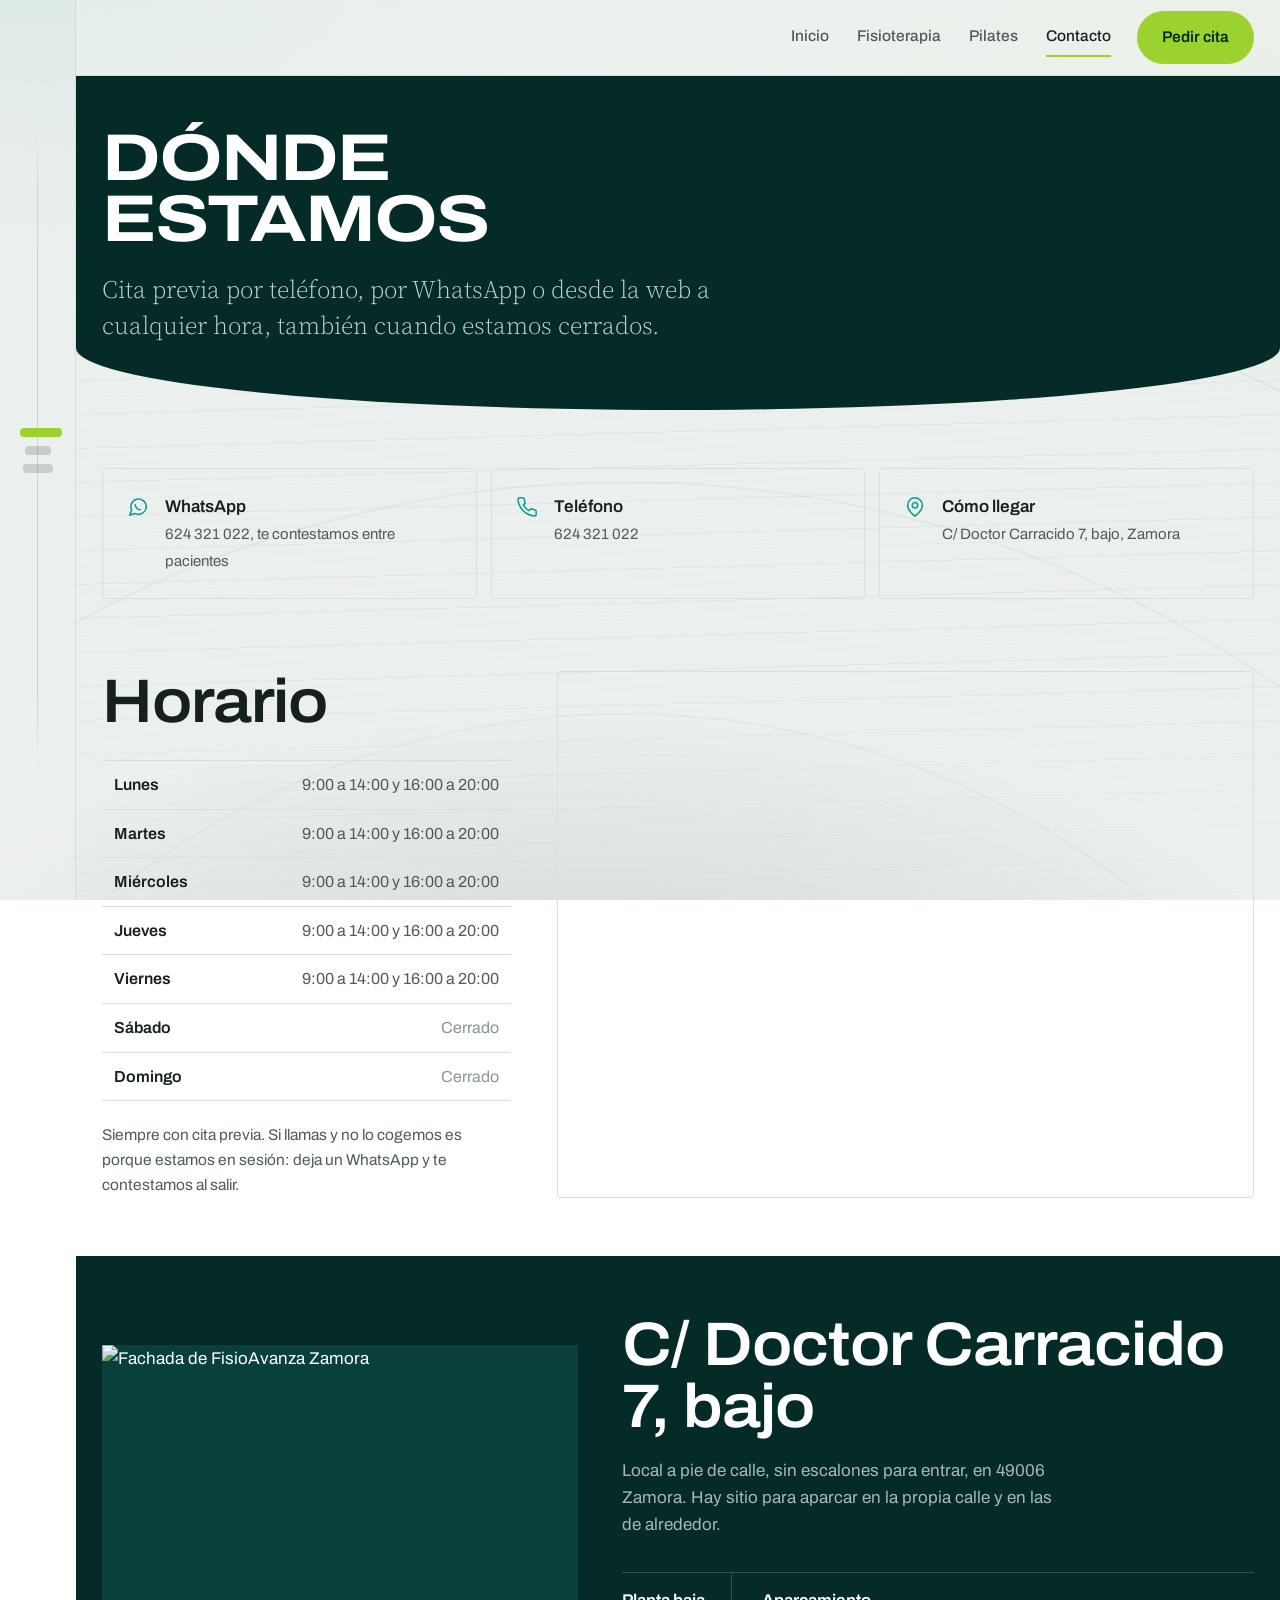
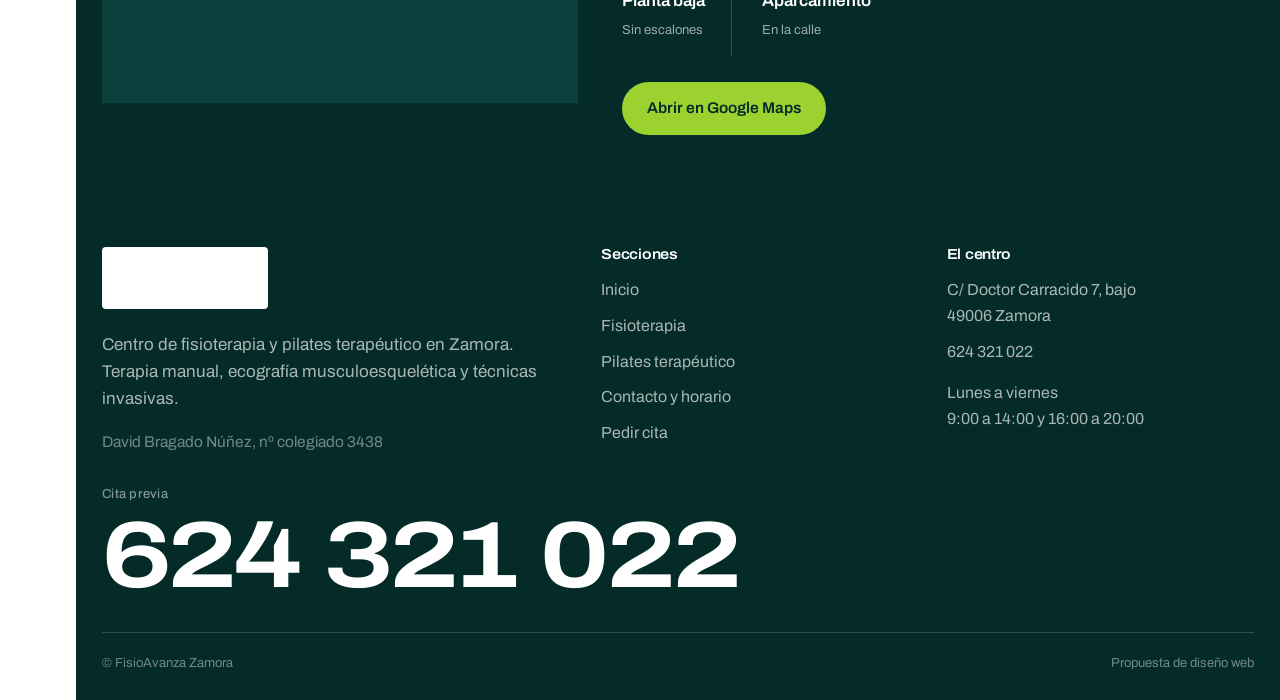
==== commit bdc16fb0: "Raquis lateral, resguardo de cita, ritmo vertical comprimido y fuera el goniometro Co-Authored-By: C" ====
--- a/contacto.html
+++ b/contacto.html
@@ -15,32 +15,32 @@
 <link rel="preconnect" href="https://fonts.gstatic.com" crossorigin>
 <link rel="preconnect" href="https://lh3.googleusercontent.com" crossorigin>
 <link href="https://fonts.googleapis.com/css2?family=Archivo:wdth,wght@62..125,400..700&family=Source+Serif+4:opsz,wght@8..60,300..600&display=swap" rel="stylesheet">
-<link rel="stylesheet" href="styles.css?v=22">
+<link rel="stylesheet" href="styles.css?v=26">
 </head>
 <body>
 <div class="capas" aria-hidden="true"><div class="c c1"></div><div class="c c2"></div><div class="c c3"></div><div class="c c4"></div></div>
 <header class="top">
   <div class="tin">
-    <a class="brand" href="index.html?v=22"><img src="https://lh3.googleusercontent.com/gps-cs-s/ANWiy9Qkc1_Xi4rz8FU1N5MxTkrDCd2j6wiM7XeEfYH0EGdK_1M8F9kZ3IN2QmhkEKB1V5yJ0NBIxlVE4QgERAMQZs24UvGEVsqB_ETzruPLx09HXfYMCxrKIE8ehOfaQfQQikX3o4d5=w520" alt="FisioAvanza Zamora" width="190" height="44"></a>
+    <a class="brand" href="index.html?v=26"><img src="https://lh3.googleusercontent.com/gps-cs-s/ANWiy9Qkc1_Xi4rz8FU1N5MxTkrDCd2j6wiM7XeEfYH0EGdK_1M8F9kZ3IN2QmhkEKB1V5yJ0NBIxlVE4QgERAMQZs24UvGEVsqB_ETzruPLx09HXfYMCxrKIE8ehOfaQfQQikX3o4d5=w520" alt="FisioAvanza Zamora" width="190" height="44"></a>
     <nav class="nav">
-      <a href="index.html?v=22">Inicio</a>
-      <a href="fisioterapia.html?v=22">Fisioterapia</a>
-      <a href="pilates.html?v=22">Pilates</a>
-      <a href="contacto.html?v=22" class="on">Contacto</a>
+      <a href="index.html?v=26">Inicio</a>
+      <a href="fisioterapia.html?v=26">Fisioterapia</a>
+      <a href="pilates.html?v=26">Pilates</a>
+      <a href="contacto.html?v=26" class="on">Contacto</a>
     </nav>
-    <a class="btn lime dk" href="reservar.html?v=22">Pedir cita</a>
+    <a class="btn lime dk" href="reservar.html?v=26">Pedir cita</a>
     <button class="burger" aria-label="Men&uacute;" aria-expanded="false"><span></span></button>
   </div>
 </header>
 <div class="mm" aria-hidden="true">
-      <a href="index.html?v=22">Inicio</a>
-      <a href="fisioterapia.html?v=22">Fisioterapia</a>
-      <a href="pilates.html?v=22">Pilates</a>
-      <a href="contacto.html?v=22" class="on">Contacto</a>
-      <a class="btn lime" href="reservar.html?v=22">Pedir cita</a>
+      <a href="index.html?v=26">Inicio</a>
+      <a href="fisioterapia.html?v=26">Fisioterapia</a>
+      <a href="pilates.html?v=26">Pilates</a>
+      <a href="contacto.html?v=26" class="on">Contacto</a>
+      <a class="btn lime" href="reservar.html?v=26">Pedir cita</a>
 </div>
 
-<section class="phead">
+<section class="phead" data-s="Portada">
   <div class="wrap">
     <h1>D&oacute;nde estamos</h1>
     <p class="lead">Cita previa por tel&eacute;fono, por WhatsApp o desde la web a cualquier hora, tambi&eacute;n cuando estamos cerrados.</p>
@@ -111,11 +111,11 @@
       <div>
         <h4>Secciones</h4>
         <ul>
-          <li><a href="index.html?v=22">Inicio</a></li>
-          <li><a href="fisioterapia.html?v=22">Fisioterapia</a></li>
-          <li><a href="pilates.html?v=22">Pilates terap&eacute;utico</a></li>
-          <li><a href="contacto.html?v=22">Contacto y horario</a></li>
-          <li><a href="reservar.html?v=22">Pedir cita</a></li>
+          <li><a href="index.html?v=26">Inicio</a></li>
+          <li><a href="fisioterapia.html?v=26">Fisioterapia</a></li>
+          <li><a href="pilates.html?v=26">Pilates terap&eacute;utico</a></li>
+          <li><a href="contacto.html?v=26">Contacto y horario</a></li>
+          <li><a href="reservar.html?v=26">Pedir cita</a></li>
         </ul>
       </div>
       <div>
@@ -134,6 +134,6 @@
     </div>
   </div>
 </footer>
-<script src="app.js?v=22"></script>
+<script src="app.js?v=26"></script>
 </body>
 </html>
--- a/styles.css
+++ b/styles.css
@@ -9,7 +9,7 @@
   --mx:1240px;
   --r:4px;        /* superficies funcionales: radio mínimo */
   --pill:999px;   /* superficies de marca: píldora */
-  --arco:0 0 50% 50% / 0 0 78px 78px;
+  --arco:0 0 50% 50% / 0 0 62px 62px;
 }
 *{box-sizing:border-box}
 html{-webkit-text-size-adjust:100%;scroll-behavior:smooth}
@@ -72,19 +72,19 @@
 .mm .btn{margin-top:26px;width:100%;border-bottom:0;font-size:18px;padding:17px;justify-content:center}
 
 /* ───────── hero ───────── */
-.hero{position:relative;background:var(--deep);min-height:min(88vh,760px);display:flex;align-items:flex-end;overflow:hidden;border-radius:var(--arco)}
+.hero{position:relative;background:var(--deep);min-height:min(70vh,580px);display:flex;align-items:flex-end;overflow:hidden;border-radius:var(--arco)}
 .hero .bgimg{position:absolute;inset:0}
 .hero .bgimg img{width:100%;height:100%;object-fit:cover;opacity:.74;filter:contrast(1.06) saturate(1.12)}
 .hero:after{content:"";position:absolute;inset:0;
   background:linear-gradient(100deg,rgba(4,43,40,.95) 0%,rgba(4,43,40,.88) 30%,rgba(4,43,40,.55) 60%,rgba(4,43,40,.22) 100%),
              linear-gradient(0deg,rgba(4,43,40,.72) 0%,rgba(4,43,40,0) 42%)}
-.hcon{position:relative;z-index:2;width:100%;max-width:var(--mx);margin:0 auto;padding:102px 26px 44px;color:#fff}
+.hcon{position:relative;z-index:2;width:100%;max-width:var(--mx);margin:0 auto;padding:74px 26px 34px;color:#fff}
 .hcon h1{color:#fff}
 .hcon h1 u{text-decoration:none;color:var(--lima);white-space:nowrap}
-.hcon .lead{color:rgba(255,255,255,.84);margin-top:26px}
-.hbtns{display:flex;flex-wrap:wrap;gap:12px;margin-top:34px}
-.hstats{display:flex;flex-wrap:wrap;margin-top:52px;border-top:1px solid rgba(255,255,255,.2)}
-.hstats div{padding:22px 34px 26px;border-right:1px solid rgba(255,255,255,.2)}
+.hcon .lead{color:rgba(255,255,255,.84);margin-top:19px}
+.hbtns{display:flex;flex-wrap:wrap;gap:12px;margin-top:26px}
+.hstats{display:flex;flex-wrap:wrap;margin-top:34px;border-top:1px solid rgba(255,255,255,.2)}
+.hstats div{padding:16px 30px 18px;border-right:1px solid rgba(255,255,255,.2)}
 .hstats div:first-child{padding-left:0}
 .hstats div:last-child{border-right:0}
 .hstats b{font-family:Archivo,sans-serif;font-weight:700;font-stretch:112%;font-size:clamp(24px,3vw,34px);display:block;line-height:1;color:#fff}
@@ -96,17 +96,17 @@
 .subhero{background:var(--deep);color:#fff;padding:0 0 1px}
 
 /* encabezado interior */
-.phead{background:var(--deep);color:#fff;padding:78px 0 92px;border-radius:var(--arco)}
+.phead{background:var(--deep);color:#fff;padding:52px 0 66px;border-radius:var(--arco)}
 .phead h1{color:#fff;font-size:clamp(34px,5.6vw,66px);max-width:14ch}
 .phead .lead{color:rgba(255,255,255,.78);margin-top:22px}
 
 /* ───────── secciones ───────── */
-.sec{padding:92px 0}
+.sec{padding:58px 0}
 .sec.pale{background:rgba(222,232,228,.62)}
 .sec.dark{background:var(--deep);color:#fff}
 .sec.dark h2,.sec.dark h3{color:#fff}
 .sec.dark .sm{color:rgba(255,255,255,.66)}
-.split{display:grid;grid-template-columns:.78fr 1.22fr;gap:58px;align-items:start}
+.split{display:grid;grid-template-columns:.74fr 1.26fr;gap:46px;align-items:start}
 .split .stick{position:sticky;top:104px}
 .split h2+p{margin-top:18px;color:var(--ink2)}
 .sec.dark .split h2+p{color:rgba(255,255,255,.7)}
@@ -115,7 +115,7 @@
 .tl{border-top:1px solid var(--line)}
 .sec.dark .tl{border-color:rgba(255,255,255,.18)}
 .tl .row{display:grid;grid-template-columns:.9fr 1.1fr;gap:34px;align-items:baseline;
-  padding:26px 20px;margin:0 -20px;border-bottom:1px solid var(--line);
+  padding:19px 20px;margin:0 -20px;border-bottom:1px solid var(--line);
   transition:background .22s,color .22s}
 .sec.dark .tl .row{border-color:rgba(255,255,255,.18)}
 .tl .row:hover{background:var(--deep);color:#fff;border-bottom-color:var(--deep)}
@@ -129,19 +129,19 @@
 
 /* pasos: es una secuencia, por eso van numerados */
 .pasos{border-top:1px solid rgba(255,255,255,.18)}
-.paso{display:grid;grid-template-columns:96px 1fr 1.25fr;gap:30px;align-items:baseline;padding:32px 0;border-bottom:1px solid rgba(255,255,255,.18)}
+.paso{display:grid;grid-template-columns:84px 1fr 1.25fr;gap:26px;align-items:baseline;padding:21px 0;border-bottom:1px solid rgba(255,255,255,.18)}
 .paso .n{font-family:Archivo,sans-serif;font-weight:700;font-stretch:118%;font-size:46px;line-height:1;color:transparent;-webkit-text-stroke:1.4px var(--lima)}
 .paso h3{font-size:22px}
 .paso p{margin:0;color:rgba(255,255,255,.7);font-size:16.5px}
 
 /* equipo */
-.team{display:grid;grid-template-columns:.9fr 1.1fr;gap:60px;align-items:center}
+.team{display:grid;grid-template-columns:.86fr 1.14fr;gap:44px;align-items:center}
 .team .pic{position:relative;aspect-ratio:3/4;overflow:hidden;background:var(--deep2)}
 .team .pic img{width:100%;height:100%;object-fit:cover}
-.pull{font-size:clamp(22px,2.8vw,32px);line-height:1.3;font-weight:300;margin:30px 0 0;color:#fff}
+.pull{font-size:clamp(22px,2.8vw,32px);line-height:1.3;font-weight:300;margin:22px 0 0;color:#fff}
 .pull cite{display:block;font-style:normal;font-family:Archivo,sans-serif;font-size:13px;color:var(--lima);margin-top:16px;font-weight:500}
 .names{display:flex;flex-wrap:wrap;gap:0;margin-top:34px;border-top:1px solid rgba(255,255,255,.18)}
-.names div{padding:18px 30px 18px 0;margin-right:30px;border-right:1px solid rgba(255,255,255,.18)}
+.names div{padding:14px 26px 14px 0;margin-right:30px;border-right:1px solid rgba(255,255,255,.18)}
 .names div:last-child{border-right:0;margin-right:0}
 .names b{font-family:Archivo,sans-serif;font-size:17px;font-weight:600;display:block;color:#fff}
 .names span{font-size:13px;color:rgba(255,255,255,.6);font-family:Archivo,sans-serif}
@@ -179,7 +179,7 @@
 .cc:hover span{color:rgba(255,255,255,.86)}
 
 .hor{border-top:1px solid var(--line)}
-.hor .hr{display:flex;justify-content:space-between;gap:16px;padding:15px 12px;border-bottom:1px solid var(--line);font-size:16px}
+.hor .hr{display:flex;justify-content:space-between;gap:16px;padding:11px 12px;border-bottom:1px solid var(--line);font-size:16px}
 .hor .hr b{font-family:Archivo,sans-serif;font-weight:600}
 .hor .hr span{color:var(--ink2);text-align:right}
 .hor .hr.cl span{color:var(--ink3)}
@@ -192,12 +192,12 @@
 .sec.dark .faq{border-color:rgba(255,255,255,.18)}
 .faq details{border-bottom:1px solid var(--line)}
 .sec.dark .faq details{border-color:rgba(255,255,255,.18)}
-.faq summary{cursor:pointer;list-style:none;padding:22px 46px 22px 0;font-family:Archivo,sans-serif;font-weight:600;font-size:18px;position:relative}
+.faq summary{cursor:pointer;list-style:none;padding:17px 46px 17px 0;font-family:Archivo,sans-serif;font-weight:600;font-size:18px;position:relative}
 .faq summary::-webkit-details-marker{display:none}
 .faq summary:after{content:"";position:absolute;right:10px;top:31px;width:13px;height:1.6px;background:var(--tur)}
 .faq summary:before{content:"";position:absolute;right:15.7px;top:25px;width:1.6px;height:13px;background:var(--tur);transition:transform .22s}
 .faq details[open] summary:before{transform:scaleY(0)}
-.faq p{padding:0 40px 24px 0;margin:0;color:var(--ink2);font-size:16.5px;max-width:62ch}
+.faq p{padding:0 40px 19px 0;margin:0;color:var(--ink2);font-size:16.5px;max-width:62ch}
 .sec.dark .faq p{color:rgba(255,255,255,.7)}
 
 /* cierre */
@@ -205,7 +205,7 @@
 .close .bgimg{position:absolute;inset:0}
 .close .bgimg img{width:100%;height:100%;object-fit:cover;opacity:.34}
 .close:after{content:"";position:absolute;inset:0;background:linear-gradient(90deg,rgba(4,43,40,.93),rgba(4,43,40,.6))}
-.close .in{position:relative;z-index:2;max-width:var(--mx);margin:0 auto;padding:104px 26px;color:#fff}
+.close .in{position:relative;z-index:2;max-width:var(--mx);margin:0 auto;padding:68px 26px;color:#fff}
 .close h2{color:#fff;max-width:16ch}
 .close p{color:rgba(255,255,255,.8);max-width:40ch;margin-top:18px}
 
@@ -249,8 +249,8 @@
 .aside li{margin-bottom:10px;color:var(--ink2);font-size:16px}
 
 /* pie */
-footer{background:var(--deep);color:rgba(255,255,255,.66);padding:72px 0 32px}
-.fg{display:grid;grid-template-columns:1.5fr 1fr 1fr;gap:46px}
+footer{background:var(--deep);color:rgba(255,255,255,.66);padding:54px 0 26px}
+.fg{display:grid;grid-template-columns:1.5fr 1fr 1fr;gap:38px}
 footer h4{font-family:Archivo,sans-serif;font-size:14.5px;font-weight:600;color:#fff;margin:0 0 16px}
 footer a{color:rgba(255,255,255,.66);text-decoration:none;transition:color .15s}
 footer a:hover{color:var(--lima)}
@@ -258,10 +258,10 @@
 footer li{margin-bottom:10px}
 .flogo{background:#fff;display:block;width:166px;height:62px;margin-bottom:22px;border-radius:var(--r);position:relative;overflow:hidden}
 .flogo img{position:absolute;width:212px;height:auto;max-width:none;left:-15px;top:-54px}
-.ftel{display:block;margin-top:52px;text-decoration:none;font-family:Archivo,sans-serif;font-weight:700;font-stretch:120%;font-size:clamp(38px,7.4vw,94px);line-height:.92;letter-spacing:-.03em;color:#fff;transition:color .2s}
+.ftel{display:block;margin-top:34px;text-decoration:none;font-family:Archivo,sans-serif;font-weight:700;font-stretch:120%;font-size:clamp(38px,7.4vw,94px);line-height:.92;letter-spacing:-.03em;color:#fff;transition:color .2s}
 .ftel:hover{color:var(--lima)}
 .ftel small{display:block;font-size:13px;font-weight:500;font-stretch:100%;letter-spacing:.02em;color:rgba(255,255,255,.5);margin-bottom:12px}
-.fbot{border-top:1px solid rgba(255,255,255,.16);margin-top:46px;padding-top:24px;display:flex;justify-content:space-between;gap:16px;flex-wrap:wrap;font-family:Archivo,sans-serif;font-size:13px;color:rgba(255,255,255,.44)}
+.fbot{border-top:1px solid rgba(255,255,255,.16);margin-top:32px;padding-top:20px;display:flex;justify-content:space-between;gap:16px;flex-wrap:wrap;font-family:Archivo,sans-serif;font-size:13px;color:rgba(255,255,255,.44)}
 
 /* entrada del hero: un solo momento, al cargar */
 
@@ -283,7 +283,7 @@
 }
 @media(max-width:700px){
   body{font-size:16.5px}
-  .sec{padding:58px 0}
+  .sec{padding:40px 0}
   .hero{min-height:auto}
   .hcon{padding:84px 26px 0}
   .hstats{margin-top:38px}
@@ -341,22 +341,6 @@
 .c4{opacity:.042;mix-blend-mode:multiply;inset:0;
   background-image:url("data:image/svg+xml,%3Csvg xmlns='http://www.w3.org/2000/svg' width='180' height='180'%3E%3Cfilter id='n'%3E%3CfeTurbulence type='fractalNoise' baseFrequency='.82' numOctaves='3' stitchTiles='stitch'/%3E%3C/filter%3E%3Crect width='180' height='180' filter='url(%23n)'/%3E%3C/svg%3E")}
 
-/* ── goniómetro: abre su recorrido al cargar ── */
-.gonio{position:absolute;right:clamp(8px,3vw,54px);bottom:clamp(74px,11vh,132px);width:min(40vw,400px);z-index:1;pointer-events:none}
-.gonio .ej{fill:none;stroke:rgba(255,255,255,.3);stroke-width:1.2;stroke-dasharray:3 5}
-.gonio .tk{stroke:var(--lima);stroke-opacity:.5;stroke-width:1.4}
-.gonio .rad{fill:none;stroke:var(--lima);stroke-width:2.2;stroke-opacity:.85;stroke-linecap:round;
-  transform-origin:40px 260px}
-.gonio .arc{fill:none;stroke:var(--lima);stroke-width:3.4;stroke-linecap:round;stroke-dasharray:0 360}
-.gonio .hub{fill:var(--lima)}
-.gonio .deg{fill:var(--lima);font:600 15px Archivo,sans-serif;letter-spacing:.01em}
-.gonio .deg tspan{fill:rgba(255,255,255,.6);font-size:11.5px;font-weight:500}
-.on-load .gonio .arc{animation:trazo 1.5s .5s cubic-bezier(.2,.85,.25,1) forwards}
-.on-load .gonio .rad{animation:barrido 1.5s .5s cubic-bezier(.2,.85,.25,1) forwards}
-.on-load .gonio .deg{opacity:0;animation:aparece .55s 1.65s ease forwards}
-@keyframes trazo{to{stroke-dasharray:54 360}}
-@keyframes barrido{from{transform:rotate(0deg)}to{transform:rotate(-54deg)}}
-@keyframes aparece{to{opacity:1}}
 
 /* ── entrada escalonada ── */
 [data-rv]>*{opacity:0;transform:translateY(26px) rotate(.4deg);transform-origin:0% 100%;
@@ -373,13 +357,78 @@
 
 @media (prefers-reduced-motion:reduce){
   .hcon>*,[data-rv]>*{opacity:1!important;transform:none!important;animation:none!important}
-  .gonio .arc{stroke-dasharray:54 360;animation:none}
-  .gonio .rad{transform:rotate(-54deg);animation:none}
-  .gonio .deg{opacity:1;animation:none}
   .capas .c{transform:none!important}
   *{transition-duration:.01ms!important}
 }
 @media(max-width:700px){
-  .gonio{width:64vw;right:6px;bottom:96px;opacity:.75}
   .c2{background-size:auto}
 }
+
+@media print{
+  [data-rv]>*,.hcon>*{opacity:1!important;transform:none!important;animation:none!important}
+  .sec.dark,.phead,.close,footer{background:#fff!important;color:#000!important}
+  .sec.dark h2,.sec.dark h3,.phead h1,.close h2{color:#000!important}
+}
+
+/* ══════════════════════════════════════════════════════════════
+   RAQUIS
+   Columna de vértebras fija en el margen. Dice en qué sección
+   estás y lleva a cualquiera. Es lo que más tratan, y deja un
+   canal permanente a la izquierda que rompe la retícula centrada.
+   ══════════════════════════════════════════════════════════════ */
+.raquis{display:none}
+@media(min-width:1100px){
+  html.rq body{padding-left:76px}
+  .raquis{display:flex;position:fixed;left:0;top:0;bottom:0;width:76px;z-index:70;
+    flex-direction:column;align-items:center;justify-content:center;gap:9px;
+    border-right:1px solid rgba(21,33,31,.09);background:rgba(237,241,239,.55);
+    backdrop-filter:blur(10px);-webkit-backdrop-filter:blur(10px)}
+  .vt{position:relative;display:block;width:30px;height:9px;border-radius:4px;
+    background:rgba(21,33,31,.16);border:0;padding:0;cursor:pointer;
+    transition:background .25s,width .25s,transform .25s}
+  .vt:nth-child(even){width:26px}
+  .vt:hover{background:rgba(14,155,148,.55);width:38px}
+  .vt.act{background:var(--lima);width:42px;transform:translateX(3px)}
+  .vt span{position:absolute;left:46px;top:50%;transform:translateY(-50%) translateX(-6px);
+    font-family:Archivo,sans-serif;font-size:12.5px;font-weight:600;letter-spacing:.01em;
+    white-space:nowrap;color:var(--ink);background:var(--bg);border:1px solid var(--line);
+    padding:5px 10px;border-radius:4px;opacity:0;pointer-events:none;transition:opacity .2s,transform .2s}
+  .vt:hover span,.vt:focus-visible span{opacity:1;transform:translateY(-50%) translateX(0)}
+  .vt:focus-visible{outline:2px solid var(--tur);outline-offset:3px}
+  .rq-eje{position:absolute;left:50%;top:14%;bottom:14%;width:1px;margin-left:-.5px;
+    background:linear-gradient(180deg,transparent,rgba(21,33,31,.14) 12%,rgba(21,33,31,.14) 88%,transparent)}
+  .rq-mk{position:absolute;left:50%;width:1px;margin-left:-.5px;background:var(--lima);
+    transition:top .3s cubic-bezier(.2,.8,.3,1),height .3s cubic-bezier(.2,.8,.3,1)}
+}
+
+/* ══════════════════════════════════════════════════════════════
+   RESGUARDO DE CITA
+   ══════════════════════════════════════════════════════════════ */
+.tk{position:sticky;top:96px;background:#fdfbf3;color:#1b1b19;border-radius:5px;
+  transform:rotate(-1.1deg);margin-bottom:18px;
+  font-variant-numeric:tabular-nums}
+.tk-cab{padding:18px 22px 14px;display:flex;flex-direction:column;gap:3px}
+.tk-cab span{font-size:11.5px;letter-spacing:.14em;text-transform:uppercase;color:rgba(27,27,25,.5)}
+.tk-cab b{font-family:Archivo,sans-serif;font-size:21px;font-weight:700;font-stretch:112%;letter-spacing:-.01em}
+.tk-perf{position:relative;height:1px;border-top:1.5px dashed rgba(27,27,25,.26)}
+.tk-perf:before,.tk-perf:after{content:"";position:absolute;top:-11px;width:22px;height:22px;
+  border-radius:50%;background:var(--bg)}
+.tk-perf:before{left:-11px}
+.tk-perf:after{right:-11px}
+.tk-cuerpo{margin:0;padding:16px 22px}
+.tk-cuerpo>div{display:flex;justify-content:space-between;align-items:baseline;gap:14px;padding:7px 0}
+.tk-cuerpo dt{font-size:11.5px;letter-spacing:.1em;text-transform:uppercase;color:rgba(27,27,25,.46);flex-shrink:0}
+.tk-cuerpo dd{margin:0;font-family:Archivo,sans-serif;font-size:15px;font-weight:600;text-align:right;
+  line-height:1.3;transition:color .2s}
+.tk-cuerpo dd.hh{font-size:26px;font-weight:700;font-stretch:112%;letter-spacing:-.02em}
+.tk-cuerpo dd.vacio{color:rgba(27,27,25,.3);font-weight:400}
+.tk-cuerpo dd.sella{animation:sella .5s cubic-bezier(.2,.9,.3,1)}
+@keyframes sella{0%{transform:translateY(-5px) scale(1.06);opacity:.3}60%{opacity:1}100%{transform:none}}
+.tk-pie{padding:15px 22px 20px}
+.tk-cod{height:34px;margin-bottom:11px;
+  background:repeating-linear-gradient(90deg,#1b1b19 0 2px,transparent 2px 5px,#1b1b19 5px 6px,
+    transparent 6px 10px,#1b1b19 10px 13px,transparent 13px 14px,#1b1b19 14px 15px,transparent 15px 19px);
+  opacity:.82}
+.tk-pie span{font-size:11.5px;line-height:1.5;color:rgba(27,27,25,.5);display:block}
+@media(max-width:1000px){.tk{position:static;transform:none;margin-bottom:16px}}
+@media(prefers-reduced-motion:reduce){.tk{transform:none}.tk-cuerpo dd.sella{animation:none}}
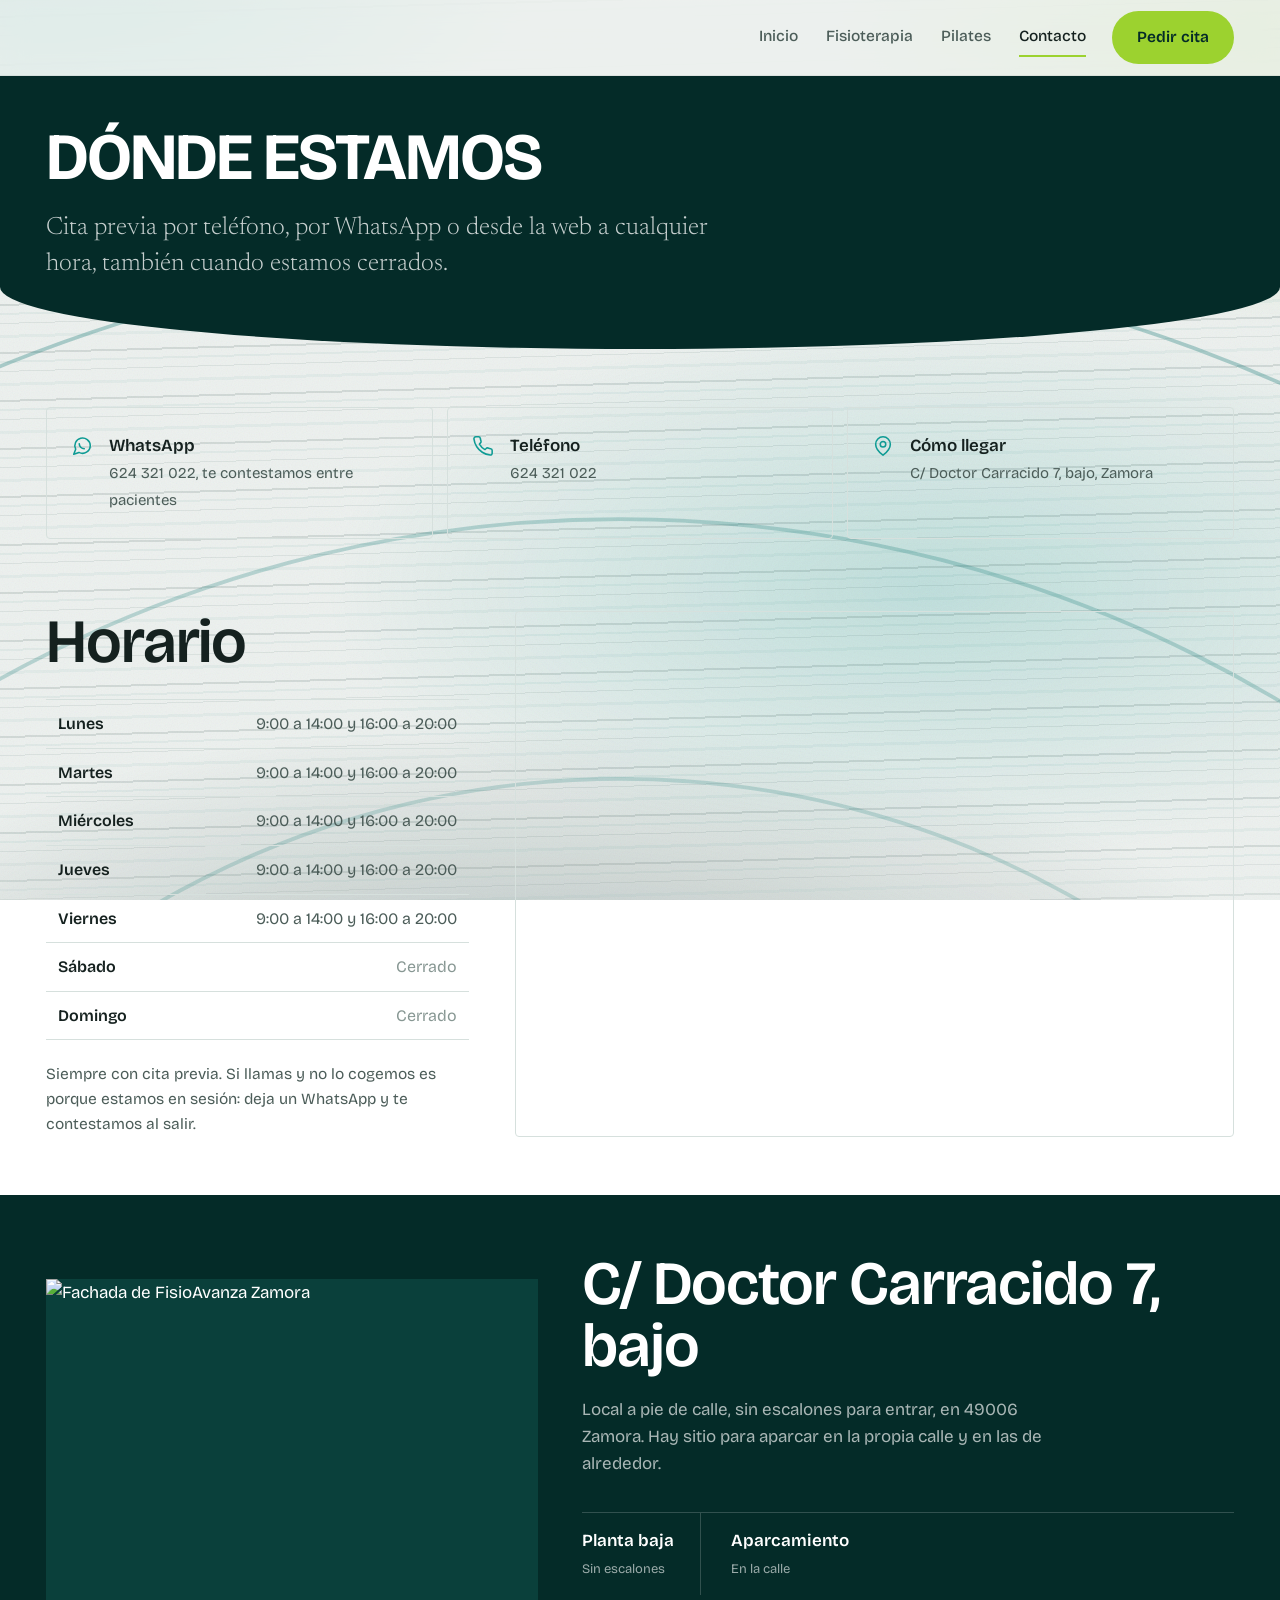
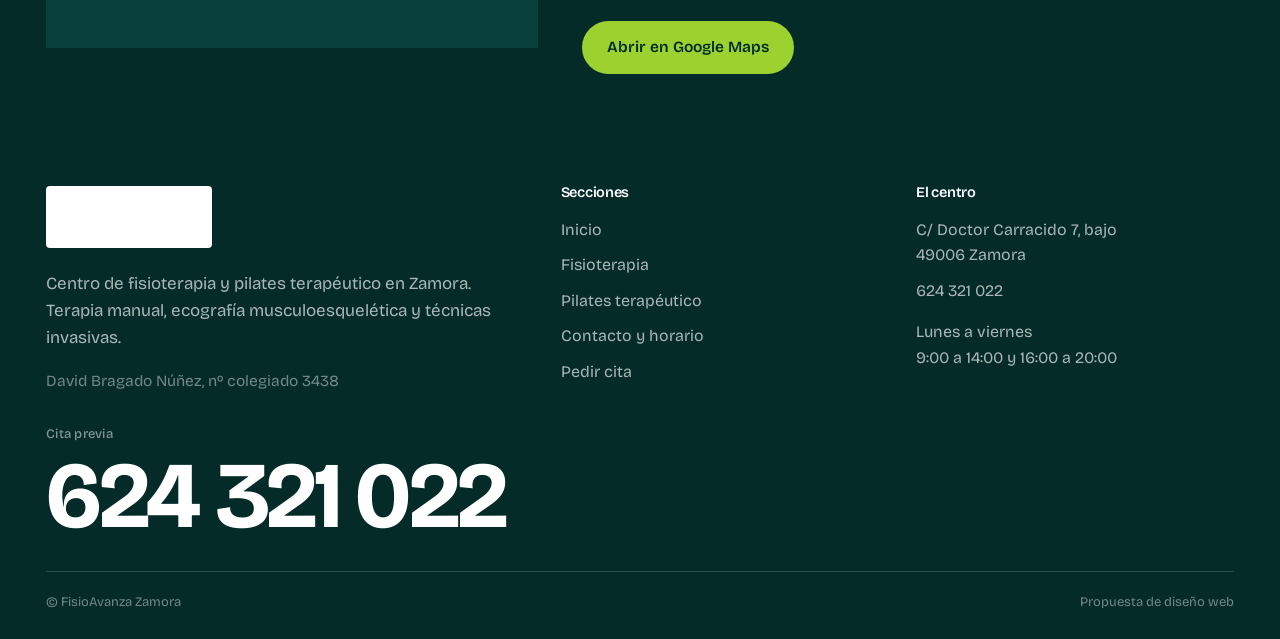
==== commit b0572c1b: "Fuera el raquis, Bricolage + Newsreader, capas visibles y ticket rasgado con sombra Co-Authored-By: " ====
--- a/contacto.html
+++ b/contacto.html
@@ -14,30 +14,30 @@
 <link rel="preconnect" href="https://fonts.googleapis.com">
 <link rel="preconnect" href="https://fonts.gstatic.com" crossorigin>
 <link rel="preconnect" href="https://lh3.googleusercontent.com" crossorigin>
-<link href="https://fonts.googleapis.com/css2?family=Archivo:wdth,wght@62..125,400..700&family=Source+Serif+4:opsz,wght@8..60,300..600&display=swap" rel="stylesheet">
-<link rel="stylesheet" href="styles.css?v=26">
+<link href="https://fonts.googleapis.com/css2?family=Bricolage+Grotesque:opsz,wdth,wght@12..96,75..100,300..800&family=Newsreader:ital,opsz,wght@0,6..72,300..500;1,6..72,300..400&display=swap" rel="stylesheet">
+<link rel="stylesheet" href="styles.css?v=30">
 </head>
 <body>
 <div class="capas" aria-hidden="true"><div class="c c1"></div><div class="c c2"></div><div class="c c3"></div><div class="c c4"></div></div>
 <header class="top">
   <div class="tin">
-    <a class="brand" href="index.html?v=26"><img src="https://lh3.googleusercontent.com/gps-cs-s/ANWiy9Qkc1_Xi4rz8FU1N5MxTkrDCd2j6wiM7XeEfYH0EGdK_1M8F9kZ3IN2QmhkEKB1V5yJ0NBIxlVE4QgERAMQZs24UvGEVsqB_ETzruPLx09HXfYMCxrKIE8ehOfaQfQQikX3o4d5=w520" alt="FisioAvanza Zamora" width="190" height="44"></a>
+    <a class="brand" href="index.html?v=30"><img src="https://lh3.googleusercontent.com/gps-cs-s/ANWiy9Qkc1_Xi4rz8FU1N5MxTkrDCd2j6wiM7XeEfYH0EGdK_1M8F9kZ3IN2QmhkEKB1V5yJ0NBIxlVE4QgERAMQZs24UvGEVsqB_ETzruPLx09HXfYMCxrKIE8ehOfaQfQQikX3o4d5=w520" alt="FisioAvanza Zamora" width="190" height="44"></a>
     <nav class="nav">
-      <a href="index.html?v=26">Inicio</a>
-      <a href="fisioterapia.html?v=26">Fisioterapia</a>
-      <a href="pilates.html?v=26">Pilates</a>
-      <a href="contacto.html?v=26" class="on">Contacto</a>
+      <a href="index.html?v=30">Inicio</a>
+      <a href="fisioterapia.html?v=30">Fisioterapia</a>
+      <a href="pilates.html?v=30">Pilates</a>
+      <a href="contacto.html?v=30" class="on">Contacto</a>
     </nav>
-    <a class="btn lime dk" href="reservar.html?v=26">Pedir cita</a>
+    <a class="btn lime dk" href="reservar.html?v=30">Pedir cita</a>
     <button class="burger" aria-label="Men&uacute;" aria-expanded="false"><span></span></button>
   </div>
 </header>
 <div class="mm" aria-hidden="true">
-      <a href="index.html?v=26">Inicio</a>
-      <a href="fisioterapia.html?v=26">Fisioterapia</a>
-      <a href="pilates.html?v=26">Pilates</a>
-      <a href="contacto.html?v=26" class="on">Contacto</a>
-      <a class="btn lime" href="reservar.html?v=26">Pedir cita</a>
+      <a href="index.html?v=30">Inicio</a>
+      <a href="fisioterapia.html?v=30">Fisioterapia</a>
+      <a href="pilates.html?v=30">Pilates</a>
+      <a href="contacto.html?v=30" class="on">Contacto</a>
+      <a class="btn lime" href="reservar.html?v=30">Pedir cita</a>
 </div>
 
 <section class="phead" data-s="Portada">
@@ -111,11 +111,11 @@
       <div>
         <h4>Secciones</h4>
         <ul>
-          <li><a href="index.html?v=26">Inicio</a></li>
-          <li><a href="fisioterapia.html?v=26">Fisioterapia</a></li>
-          <li><a href="pilates.html?v=26">Pilates terap&eacute;utico</a></li>
-          <li><a href="contacto.html?v=26">Contacto y horario</a></li>
-          <li><a href="reservar.html?v=26">Pedir cita</a></li>
+          <li><a href="index.html?v=30">Inicio</a></li>
+          <li><a href="fisioterapia.html?v=30">Fisioterapia</a></li>
+          <li><a href="pilates.html?v=30">Pilates terap&eacute;utico</a></li>
+          <li><a href="contacto.html?v=30">Contacto y horario</a></li>
+          <li><a href="reservar.html?v=30">Pedir cita</a></li>
         </ul>
       </div>
       <div>
@@ -134,6 +134,6 @@
     </div>
   </div>
 </footer>
-<script src="app.js?v=26"></script>
+<script src="app.js?v=30"></script>
 </body>
 </html>
--- a/styles.css
+++ b/styles.css
@@ -14,22 +14,22 @@
 *{box-sizing:border-box}
 html{-webkit-text-size-adjust:100%;scroll-behavior:smooth}
 body{margin:0;background:transparent;color:var(--ink);
-  font-family:Archivo,"Helvetica Neue",Arial,sans-serif;
+  font-family:"Bricolage Grotesque","Helvetica Neue",Arial,sans-serif;
   font-size:17px;line-height:1.6;font-optical-sizing:auto;overflow-x:hidden}
 img{max-width:100%;display:block}
 a{color:inherit}
 ::selection{background:var(--lima);color:var(--deep)}
 
-h1,h2,h3,h4,.ui{font-family:Archivo,"Helvetica Neue",Arial,sans-serif;font-optical-sizing:auto}
-h1,h2,h3,h4{margin:0;font-weight:600;line-height:1.02;letter-spacing:-.018em;font-stretch:110%}
-h1{font-size:clamp(42px,8.6vw,112px);font-weight:700;font-stretch:120%;line-height:.92;letter-spacing:-.03em;text-transform:uppercase}
+h1,h2,h3,h4,.ui{font-family:"Bricolage Grotesque","Helvetica Neue",Arial,sans-serif;font-optical-sizing:auto}
+h1,h2,h3,h4{margin:0;font-weight:600;line-height:1.02;letter-spacing:-.018em}
+h1{font-size:clamp(42px,8.6vw,112px);font-weight:700;line-height:.92;letter-spacing:-.03em;text-transform:uppercase}
 h2{font-size:clamp(30px,4.8vw,62px)}
 h3{font-size:clamp(20px,2.2vw,26px);letter-spacing:-.012em}
 p{margin:0 0 1.05em}
 p:last-child{margin-bottom:0}
 .wrap{max-width:var(--mx);margin:0 auto;padding:0 26px}
 /* la serif solo aqui: presentacion y citas. todo lo estructural va en grotesca */
-.lead,.pull,.serif{font-family:"Source Serif 4",Georgia,"Times New Roman",serif;font-weight:300}
+.lead,.pull,.serif{font-family:Newsreader,Georgia,serif;font-weight:300}
 .lead{font-size:clamp(19px,2.3vw,25px);line-height:1.45;max-width:27em}
 .sm{font-size:15.5px;color:var(--ink2)}
 .ul{font-size:13px;letter-spacing:.02em;color:var(--ink3)}
@@ -42,10 +42,10 @@
 .brand{display:block;flex-shrink:0;position:relative;width:120px;height:45px;overflow:hidden}
 .brand img{position:absolute;width:182px;height:auto;max-width:none;left:-25px;top:-53px}
 .nav{display:flex;gap:28px;margin-left:auto;align-items:center}
-.nav a{font-family:Archivo,sans-serif;font-size:15.5px;font-weight:500;text-decoration:none;color:var(--ink2);padding:6px 0;border-bottom:2px solid transparent;transition:color .15s,border-color .15s}
+.nav a{font-family:"Bricolage Grotesque",sans-serif;font-size:15.5px;font-weight:500;text-decoration:none;color:var(--ink2);padding:6px 0;border-bottom:2px solid transparent;transition:color .15s,border-color .15s}
 .nav a:hover{color:var(--ink)}
 .nav a.on{color:var(--ink);border-bottom-color:var(--lima)}
-.btn{font-family:Archivo,sans-serif;font-weight:600;font-size:15.5px;text-decoration:none;
+.btn{font-family:"Bricolage Grotesque",sans-serif;font-weight:600;font-size:15.5px;text-decoration:none;
   display:inline-flex;align-items:center;justify-content:center;gap:9px;
   padding:13px 24px;border-radius:var(--pill);border:1.5px solid transparent;cursor:pointer;
   transition:background .17s,color .17s,border-color .17s}
@@ -67,7 +67,7 @@
 .burger[aria-expanded=true] span:after{transform:rotate(-90deg);top:0}
 .mm{display:none;position:fixed;inset:67px 0 0;background:var(--deep);z-index:55;padding:14px 26px 40px;overflow:auto}
 .mm.on{display:block}
-.mm a{display:block;text-decoration:none;font-family:Archivo,sans-serif;font-size:30px;font-weight:600;font-stretch:112%;padding:19px 0;border-bottom:1px solid rgba(255,255,255,.14);color:#fff}
+.mm a{display:block;text-decoration:none;font-family:"Bricolage Grotesque",sans-serif;font-size:30px;font-weight:600;padding:19px 0;border-bottom:1px solid rgba(255,255,255,.14);color:#fff}
 .mm a.on{color:var(--lima)}
 .mm .btn{margin-top:26px;width:100%;border-bottom:0;font-size:18px;padding:17px;justify-content:center}
 
@@ -87,9 +87,9 @@
 .hstats div{padding:16px 30px 18px;border-right:1px solid rgba(255,255,255,.2)}
 .hstats div:first-child{padding-left:0}
 .hstats div:last-child{border-right:0}
-.hstats b{font-family:Archivo,sans-serif;font-weight:700;font-stretch:112%;font-size:clamp(24px,3vw,34px);display:block;line-height:1;color:#fff}
-.hstats span{font-size:13px;color:rgba(255,255,255,.62);display:block;margin-top:8px;font-family:Archivo,sans-serif}
-.hnow{position:absolute;right:46px;bottom:62px;z-index:2;display:flex;align-items:center;gap:10px;color:rgba(255,255,255,.8);font-family:Archivo,sans-serif;font-size:14px}
+.hstats b{font-family:"Bricolage Grotesque",sans-serif;font-weight:700;font-size:clamp(24px,3vw,34px);display:block;line-height:1;color:#fff}
+.hstats span{font-size:13px;color:rgba(255,255,255,.62);display:block;margin-top:8px;font-family:"Bricolage Grotesque",sans-serif}
+.hnow{position:absolute;right:46px;bottom:62px;z-index:2;display:flex;align-items:center;gap:10px;color:rgba(255,255,255,.8);font-family:"Bricolage Grotesque",sans-serif;font-size:14px}
 .dot{width:8px;height:8px;border-radius:50%;background:var(--lima);}
 .dot.off{background:#e0714f;}
 
@@ -125,12 +125,12 @@
 .tl h3{transition:color .22s}
 .tl p{margin:0;color:var(--ink2);font-size:16.5px;transition:color .22s}
 .sec.dark .tl p{color:rgba(255,255,255,.66)}
-.tl .mas{display:block;font-family:Archivo,sans-serif;font-size:13px;font-weight:600;color:var(--ink3);margin-top:9px;transition:color .22s}
+.tl .mas{display:block;font-family:"Bricolage Grotesque",sans-serif;font-size:13px;font-weight:600;color:var(--ink3);margin-top:9px;transition:color .22s}
 
 /* pasos: es una secuencia, por eso van numerados */
 .pasos{border-top:1px solid rgba(255,255,255,.18)}
 .paso{display:grid;grid-template-columns:84px 1fr 1.25fr;gap:26px;align-items:baseline;padding:21px 0;border-bottom:1px solid rgba(255,255,255,.18)}
-.paso .n{font-family:Archivo,sans-serif;font-weight:700;font-stretch:118%;font-size:46px;line-height:1;color:transparent;-webkit-text-stroke:1.4px var(--lima)}
+.paso .n{font-family:"Bricolage Grotesque",sans-serif;font-weight:700;font-size:46px;line-height:1;color:transparent;-webkit-text-stroke:1.4px var(--lima)}
 .paso h3{font-size:22px}
 .paso p{margin:0;color:rgba(255,255,255,.7);font-size:16.5px}
 
@@ -139,12 +139,12 @@
 .team .pic{position:relative;aspect-ratio:3/4;overflow:hidden;background:var(--deep2)}
 .team .pic img{width:100%;height:100%;object-fit:cover}
 .pull{font-size:clamp(22px,2.8vw,32px);line-height:1.3;font-weight:300;margin:22px 0 0;color:#fff}
-.pull cite{display:block;font-style:normal;font-family:Archivo,sans-serif;font-size:13px;color:var(--lima);margin-top:16px;font-weight:500}
+.pull cite{display:block;font-style:normal;font-family:"Bricolage Grotesque",sans-serif;font-size:13px;color:var(--lima);margin-top:16px;font-weight:500}
 .names{display:flex;flex-wrap:wrap;gap:0;margin-top:34px;border-top:1px solid rgba(255,255,255,.18)}
 .names div{padding:14px 26px 14px 0;margin-right:30px;border-right:1px solid rgba(255,255,255,.18)}
 .names div:last-child{border-right:0;margin-right:0}
-.names b{font-family:Archivo,sans-serif;font-size:17px;font-weight:600;display:block;color:#fff}
-.names span{font-size:13px;color:rgba(255,255,255,.6);font-family:Archivo,sans-serif}
+.names b{font-family:"Bricolage Grotesque",sans-serif;font-size:17px;font-weight:600;display:block;color:#fff}
+.names span{font-size:13px;color:rgba(255,255,255,.6);font-family:"Bricolage Grotesque",sans-serif}
 
 /* mosaico */
 .mos{display:grid;grid-template-columns:repeat(6,1fr);gap:10px}
@@ -163,14 +163,14 @@
 .rev:last-child{padding-right:0}
 .rev .st{color:var(--lima-d);letter-spacing:3px;font-size:14px;margin-bottom:14px}
 .rev q{quotes:none;display:block;font-size:17px;line-height:1.55;color:var(--ink)}
-.rev .by{font-family:Archivo,sans-serif;font-size:13px;color:var(--ink3);margin-top:16px}
+.rev .by{font-family:"Bricolage Grotesque",sans-serif;font-size:13px;color:var(--ink3);margin-top:16px}
 .rev .by b{color:var(--ink);font-weight:600;display:block;font-size:15px}
 
 /* contacto */
 .ccs{display:grid;grid-template-columns:repeat(3,1fr);gap:14px}
 .cc{display:flex;gap:16px;align-items:flex-start;border:1px solid var(--line);border-radius:var(--r);padding:24px;text-decoration:none;transition:background .18s,color .18s,border-color .18s}
 .cc svg{width:22px;height:22px;stroke:var(--tur);fill:none;stroke-width:1.7;stroke-linecap:round;stroke-linejoin:round;flex-shrink:0;margin-top:3px;transition:stroke .18s}
-.cc b{font-family:Archivo,sans-serif;font-size:17px;font-weight:600;display:block}
+.cc b{font-family:"Bricolage Grotesque",sans-serif;font-size:17px;font-weight:600;display:block}
 .cc span{font-size:15px;color:var(--ink2);transition:color .18s}
 .cc.wa:hover{background:var(--wa);border-color:var(--wa);color:#fff}
 .cc.tel:hover{background:var(--tur);border-color:var(--tur);color:#fff}
@@ -180,7 +180,7 @@
 
 .hor{border-top:1px solid var(--line)}
 .hor .hr{display:flex;justify-content:space-between;gap:16px;padding:11px 12px;border-bottom:1px solid var(--line);font-size:16px}
-.hor .hr b{font-family:Archivo,sans-serif;font-weight:600}
+.hor .hr b{font-family:"Bricolage Grotesque",sans-serif;font-weight:600}
 .hor .hr span{color:var(--ink2);text-align:right}
 .hor .hr.cl span{color:var(--ink3)}
 .hor .hr.now{background:rgba(222,232,228,.8)}
@@ -192,7 +192,7 @@
 .sec.dark .faq{border-color:rgba(255,255,255,.18)}
 .faq details{border-bottom:1px solid var(--line)}
 .sec.dark .faq details{border-color:rgba(255,255,255,.18)}
-.faq summary{cursor:pointer;list-style:none;padding:17px 46px 17px 0;font-family:Archivo,sans-serif;font-weight:600;font-size:18px;position:relative}
+.faq summary{cursor:pointer;list-style:none;padding:17px 46px 17px 0;font-family:"Bricolage Grotesque",sans-serif;font-weight:600;font-size:18px;position:relative}
 .faq summary::-webkit-details-marker{display:none}
 .faq summary:after{content:"";position:absolute;right:10px;top:31px;width:13px;height:1.6px;background:var(--tur)}
 .faq summary:before{content:"";position:absolute;right:15.7px;top:25px;width:1.6px;height:13px;background:var(--tur);transition:transform .22s}
@@ -214,15 +214,15 @@
 .bk>*{min-width:0}
 .bx{border:1px solid var(--line);border-radius:var(--r);padding:30px;min-width:0}
 .bx.fill{background:rgba(222,232,228,.72);border-color:transparent}
-.paso-n{font-family:Archivo,sans-serif;font-weight:600;font-size:14px;color:var(--ink3);display:block;margin:28px 0 11px}
+.paso-n{font-family:"Bricolage Grotesque",sans-serif;font-weight:600;font-size:14px;color:var(--ink3);display:block;margin:28px 0 11px}
 .paso-n:first-of-type{margin-top:0}
 .paso-n b{color:var(--ink);font-weight:600}
 .opts{display:flex;flex-wrap:wrap;gap:8px}
-.opt{font-family:Archivo,sans-serif;border:1px solid var(--line);background:var(--bg);border-radius:var(--r);padding:11px 16px;font-size:14.5px;cursor:pointer;transition:all .15s;color:var(--ink2)}
+.opt{font-family:"Bricolage Grotesque",sans-serif;border:1px solid var(--line);background:var(--bg);border-radius:var(--r);padding:11px 16px;font-size:14.5px;cursor:pointer;transition:all .15s;color:var(--ink2)}
 .opt:hover{border-color:var(--ink);color:var(--ink)}
 .opt.on{border-color:var(--deep);background:var(--deep);color:#fff;font-weight:600}
 .days{display:flex;gap:8px;overflow-x:auto;padding-bottom:8px;min-width:0;max-width:100%}
-.day{flex:0 0 auto;width:60px;border:1px solid var(--line);background:var(--bg);border-radius:var(--r);padding:10px 0;text-align:center;cursor:pointer;font-family:Archivo,sans-serif;transition:all .15s}
+.day{flex:0 0 auto;width:60px;border:1px solid var(--line);background:var(--bg);border-radius:var(--r);padding:10px 0;text-align:center;cursor:pointer;font-family:"Bricolage Grotesque",sans-serif;transition:all .15s}
 .day small{display:block;font-size:11.5px;color:var(--ink3)}
 .day b{display:block;font-size:19px;font-weight:600;margin:1px 0}
 .day i{display:block;font-size:11.5px;font-style:normal;color:var(--ink3)}
@@ -230,38 +230,38 @@
 .day.on{border-color:var(--deep);background:var(--deep);color:#fff}
 .day.on small,.day.on i{color:rgba(255,255,255,.72)}
 .slots{display:grid;grid-template-columns:repeat(auto-fill,minmax(82px,1fr));gap:8px}
-.slot{font-family:Archivo,sans-serif;border:1px solid var(--line);background:var(--bg);border-radius:var(--r);padding:11px 0;font-size:15px;cursor:pointer;transition:all .15s}
+.slot{font-family:"Bricolage Grotesque",sans-serif;border:1px solid var(--line);background:var(--bg);border-radius:var(--r);padding:11px 0;font-size:15px;cursor:pointer;transition:all .15s}
 .slot:hover{border-color:var(--ink)}
 .slot.on{border-color:var(--deep);background:var(--deep);color:#fff;font-weight:600}
 .fld{width:100%;border:1px solid var(--line);border-radius:var(--r);padding:13px 15px;font-family:inherit;font-size:16.5px;background:#fbfdfc;color:var(--ink);transition:border-color .15s}
 .fld::placeholder{color:var(--ink3)}
 .fld:focus{outline:none;border-color:var(--tur)}
 textarea.fld{min-height:96px;resize:vertical}
-.send{width:100%;margin-top:26px;border:0;border-radius:var(--pill);background:var(--wa);color:#fff;font-family:Archivo,sans-serif;font-weight:600;font-size:17px;padding:17px;cursor:pointer;display:flex;align-items:center;justify-content:center;gap:10px;transition:filter .15s}
+.send{width:100%;margin-top:26px;border:0;border-radius:var(--pill);background:var(--wa);color:#fff;font-family:"Bricolage Grotesque",sans-serif;font-weight:600;font-size:17px;padding:17px;cursor:pointer;display:flex;align-items:center;justify-content:center;gap:10px;transition:filter .15s}
 .send:hover{filter:brightness(1.07)}
 .send svg{width:21px;height:21px;fill:currentColor}
 .note{font-size:14px;color:var(--ink3);text-align:center;margin-top:14px}
 .resu .rr{display:flex;justify-content:space-between;gap:14px;padding:11px 0;border-bottom:1px solid var(--line)}
 .resu .rr:last-child{border-bottom:0}
 .resu .rr span{color:var(--ink2);font-size:15.5px}
-.resu .rr b{font-family:Archivo,sans-serif;font-weight:600;text-align:right;font-size:15.5px}
+.resu .rr b{font-family:"Bricolage Grotesque",sans-serif;font-weight:600;text-align:right;font-size:15.5px}
 .aside ul{padding-left:19px;margin:0}
 .aside li{margin-bottom:10px;color:var(--ink2);font-size:16px}
 
 /* pie */
 footer{background:var(--deep);color:rgba(255,255,255,.66);padding:54px 0 26px}
 .fg{display:grid;grid-template-columns:1.5fr 1fr 1fr;gap:38px}
-footer h4{font-family:Archivo,sans-serif;font-size:14.5px;font-weight:600;color:#fff;margin:0 0 16px}
+footer h4{font-family:"Bricolage Grotesque",sans-serif;font-size:14.5px;font-weight:600;color:#fff;margin:0 0 16px}
 footer a{color:rgba(255,255,255,.66);text-decoration:none;transition:color .15s}
 footer a:hover{color:var(--lima)}
 footer ul{list-style:none;margin:0;padding:0;font-size:16px}
 footer li{margin-bottom:10px}
 .flogo{background:#fff;display:block;width:166px;height:62px;margin-bottom:22px;border-radius:var(--r);position:relative;overflow:hidden}
 .flogo img{position:absolute;width:212px;height:auto;max-width:none;left:-15px;top:-54px}
-.ftel{display:block;margin-top:34px;text-decoration:none;font-family:Archivo,sans-serif;font-weight:700;font-stretch:120%;font-size:clamp(38px,7.4vw,94px);line-height:.92;letter-spacing:-.03em;color:#fff;transition:color .2s}
+.ftel{display:block;margin-top:34px;text-decoration:none;font-family:"Bricolage Grotesque",sans-serif;font-weight:700;font-size:clamp(38px,7.4vw,94px);line-height:.92;letter-spacing:-.03em;color:#fff;transition:color .2s}
 .ftel:hover{color:var(--lima)}
-.ftel small{display:block;font-size:13px;font-weight:500;font-stretch:100%;letter-spacing:.02em;color:rgba(255,255,255,.5);margin-bottom:12px}
-.fbot{border-top:1px solid rgba(255,255,255,.16);margin-top:32px;padding-top:20px;display:flex;justify-content:space-between;gap:16px;flex-wrap:wrap;font-family:Archivo,sans-serif;font-size:13px;color:rgba(255,255,255,.44)}
+.ftel small{display:block;font-size:13px;font-weight:500;letter-spacing:.02em;color:rgba(255,255,255,.5);margin-bottom:12px}
+.fbot{border-top:1px solid rgba(255,255,255,.16);margin-top:32px;padding-top:20px;display:flex;justify-content:space-between;gap:16px;flex-wrap:wrap;font-family:"Bricolage Grotesque",sans-serif;font-size:13px;color:rgba(255,255,255,.44)}
 
 /* entrada del hero: un solo momento, al cargar */
 
@@ -318,27 +318,30 @@
 
 /* 1 · masa de fondo, teñida con sus dos colores */
 .c1{background:
-  radial-gradient(58% 42% at 10% 4%, rgba(14,155,148,.17), transparent 70%),
-  radial-gradient(48% 38% at 94% 18%, rgba(156,210,47,.13), transparent 72%),
-  radial-gradient(76% 46% at 46% 106%, rgba(4,43,40,.14), transparent 72%)}
+  radial-gradient(54% 40% at 8% 2%, rgba(14,155,148,.34), transparent 68%),
+  radial-gradient(46% 36% at 96% 14%, rgba(156,210,47,.26), transparent 70%),
+  radial-gradient(60% 34% at 70% 62%, rgba(14,155,148,.20), transparent 70%),
+  radial-gradient(80% 48% at 42% 108%, rgba(4,43,40,.30), transparent 72%)}
 
 /* 2 · estratos de tejido */
 .c2{background:repeating-linear-gradient(178.4deg,
-    rgba(4,43,40,.040) 0 1px,
-    rgba(4,43,40,0)    1px 8px,
-    rgba(4,43,40,.016) 8px 9px,
-    rgba(4,43,40,0)    9px 17px,
-    rgba(10,117,112,.024) 17px 18px,
-    rgba(4,43,40,0)    18px 34px);
-  -webkit-mask-image:linear-gradient(180deg,transparent 0,#000 14%,#000 70%,transparent 100%);
-  mask-image:linear-gradient(180deg,transparent 0,#000 14%,#000 70%,transparent 100%)}
+    rgba(4,43,40,.115) 0 2px,
+    rgba(4,43,40,0)    2px 9px,
+    rgba(10,117,112,.055) 9px 11px,
+    rgba(4,43,40,0)    11px 19px,
+    rgba(4,43,40,.075) 19px 20px,
+    rgba(4,43,40,0)    20px 31px,
+    rgba(10,117,112,.045) 31px 34px,
+    rgba(4,43,40,0)    34px 48px);
+  -webkit-mask-image:linear-gradient(180deg,transparent 0,#000 8%,#000 84%,transparent 100%);
+  mask-image:linear-gradient(180deg,transparent 0,#000 8%,#000 84%,transparent 100%)}
 
 /* 3 · arcos de recorrido */
-.c3{background-repeat:no-repeat;background-position:52% 26%;background-size:150% auto;opacity:.5;
-  background-image:url("data:image/svg+xml,%3Csvg xmlns='http://www.w3.org/2000/svg' viewBox='0 0 1200 760'%3E%3Cg fill='none' stroke='%230a7570' stroke-width='1.1'%3E%3Cpath d='M-140 700 A 820 820 0 0 1 1340 700' stroke-opacity='.13'/%3E%3Cpath d='M40 700 A 640 640 0 0 1 1160 700' stroke-opacity='.10'/%3E%3Cpath d='M220 700 A 460 460 0 0 1 980 700' stroke-opacity='.08'/%3E%3Cpath d='M400 700 A 280 280 0 0 1 800 700' stroke-opacity='.06'/%3E%3C/g%3E%3C/svg%3E")}
+.c3{background-repeat:no-repeat;background-position:52% 26%;background-size:168% auto;opacity:1;
+  background-image:url("data:image/svg+xml,%3Csvg xmlns='http://www.w3.org/2000/svg' viewBox='0 0 1200 760'%3E%3Cg fill='none' stroke='%230a7570' stroke-width='1.9'%3E%3Cpath d='M-140 700 A 820 820 0 0 1 1340 700' stroke-opacity='.30'/%3E%3Cpath d='M40 700 A 640 640 0 0 1 1160 700' stroke-opacity='.24'/%3E%3Cpath d='M220 700 A 460 460 0 0 1 980 700' stroke-opacity='.19'/%3E%3Cpath d='M400 700 A 280 280 0 0 1 800 700' stroke-opacity='.14'/%3E%3C/g%3E%3C/svg%3E")}
 
 /* 4 · grano: quita el plano vectorial */
-.c4{opacity:.042;mix-blend-mode:multiply;inset:0;
+.c4{opacity:.075;mix-blend-mode:multiply;inset:0;
   background-image:url("data:image/svg+xml,%3Csvg xmlns='http://www.w3.org/2000/svg' width='180' height='180'%3E%3Cfilter id='n'%3E%3CfeTurbulence type='fractalNoise' baseFrequency='.82' numOctaves='3' stitchTiles='stitch'/%3E%3C/filter%3E%3Crect width='180' height='180' filter='url(%23n)'/%3E%3C/svg%3E")}
 
 
@@ -370,46 +373,31 @@
   .sec.dark h2,.sec.dark h3,.phead h1,.close h2{color:#000!important}
 }
 
-/* ══════════════════════════════════════════════════════════════
-   RAQUIS
-   Columna de vértebras fija en el margen. Dice en qué sección
-   estás y lleva a cualquiera. Es lo que más tratan, y deja un
-   canal permanente a la izquierda que rompe la retícula centrada.
-   ══════════════════════════════════════════════════════════════ */
-.raquis{display:none}
-@media(min-width:1100px){
-  html.rq body{padding-left:76px}
-  .raquis{display:flex;position:fixed;left:0;top:0;bottom:0;width:76px;z-index:70;
-    flex-direction:column;align-items:center;justify-content:center;gap:9px;
-    border-right:1px solid rgba(21,33,31,.09);background:rgba(237,241,239,.55);
-    backdrop-filter:blur(10px);-webkit-backdrop-filter:blur(10px)}
-  .vt{position:relative;display:block;width:30px;height:9px;border-radius:4px;
-    background:rgba(21,33,31,.16);border:0;padding:0;cursor:pointer;
-    transition:background .25s,width .25s,transform .25s}
-  .vt:nth-child(even){width:26px}
-  .vt:hover{background:rgba(14,155,148,.55);width:38px}
-  .vt.act{background:var(--lima);width:42px;transform:translateX(3px)}
-  .vt span{position:absolute;left:46px;top:50%;transform:translateY(-50%) translateX(-6px);
-    font-family:Archivo,sans-serif;font-size:12.5px;font-weight:600;letter-spacing:.01em;
-    white-space:nowrap;color:var(--ink);background:var(--bg);border:1px solid var(--line);
-    padding:5px 10px;border-radius:4px;opacity:0;pointer-events:none;transition:opacity .2s,transform .2s}
-  .vt:hover span,.vt:focus-visible span{opacity:1;transform:translateY(-50%) translateX(0)}
-  .vt:focus-visible{outline:2px solid var(--tur);outline-offset:3px}
-  .rq-eje{position:absolute;left:50%;top:14%;bottom:14%;width:1px;margin-left:-.5px;
-    background:linear-gradient(180deg,transparent,rgba(21,33,31,.14) 12%,rgba(21,33,31,.14) 88%,transparent)}
-  .rq-mk{position:absolute;left:50%;width:1px;margin-left:-.5px;background:var(--lima);
-    transition:top .3s cubic-bezier(.2,.8,.3,1),height .3s cubic-bezier(.2,.8,.3,1)}
-}
 
 /* ══════════════════════════════════════════════════════════════
    RESGUARDO DE CITA
    ══════════════════════════════════════════════════════════════ */
-.tk{position:sticky;top:96px;background:#fdfbf3;color:#1b1b19;border-radius:5px;
-  transform:rotate(-1.1deg);margin-bottom:18px;
-  font-variant-numeric:tabular-nums}
+.tk-wrap{position:sticky;top:96px;margin-bottom:18px}
+.tk{position:relative;background:#fdfbf3;color:#1b1b19;border-radius:5px 5px 0 0;
+  transform:rotate(-1.1deg);font-variant-numeric:tabular-nums;padding-bottom:17px;
+  /* borde inferior rasgado: la mascara recorta el papel */
+  --rasgado:url("data:image/svg+xml,%3Csvg xmlns='http://www.w3.org/2000/svg' width='260' height='17' preserveAspectRatio='none'%3E%3Cpath fill='%23000' d='M0 0h260v8.4l-5.4 4.9-6.1-3.1-7.8 5.6-5.2-5.9-9.4 4.2-4.1-2.6-8.7 6.1-6.6-5.2-5.3 2.4-7.9-4.6-6.2 5.8-8.4-3.3-4.7 4.4-9.1-5.7-5.8 3.9-7.2-2.8-6.4 5.5-8.8-4.9-5.1 2.2-7.6 4.8-6.9-5.4-4.4 3.1-9.6-3.6-5.5 5.2-7.1-4.1-6.8 2.7-5.9-5.6-8.2 4.9-4.9-2.3-7.4 5.3-6.3-4.4-5.6 2.9-8.9-3.8-4.2 5.1-7.7-5.5-6.1 3.4-5.4-2.1-8.6 4.7-4.6-5.3-7.3 2.6-6.7 4.1-5.2-3.7-8.1 5.4-4.8-4.2-7.9 2.8-6.5 3.9-5.7-5.1-4.3 2.4z'/%3E%3C/svg%3E");
+  -webkit-mask-image:linear-gradient(#000,#000),var(--rasgado);
+  -webkit-mask-size:100% calc(100% - 16px),260px 17px;
+  -webkit-mask-position:left top,left bottom;
+  -webkit-mask-repeat:no-repeat,repeat-x;
+  mask-image:linear-gradient(#000,#000),var(--rasgado);
+  mask-size:100% calc(100% - 16px),260px 17px;
+  mask-position:left top,left bottom;
+  mask-repeat:no-repeat,repeat-x;
+  filter:drop-shadow(0 14px 22px rgba(21,33,31,.20)) drop-shadow(0 3px 5px rgba(21,33,31,.14))}
+/* fibra del papel asomando en el corte */
+.tk:after{content:"";position:absolute;left:0;right:0;bottom:0;height:22px;pointer-events:none;
+  background:linear-gradient(180deg,rgba(27,27,25,0),rgba(27,27,25,.10));
+  -webkit-mask-image:linear-gradient(180deg,transparent,#000);mask-image:linear-gradient(180deg,transparent,#000)}
 .tk-cab{padding:18px 22px 14px;display:flex;flex-direction:column;gap:3px}
 .tk-cab span{font-size:11.5px;letter-spacing:.14em;text-transform:uppercase;color:rgba(27,27,25,.5)}
-.tk-cab b{font-family:Archivo,sans-serif;font-size:21px;font-weight:700;font-stretch:112%;letter-spacing:-.01em}
+.tk-cab b{font-family:"Bricolage Grotesque",sans-serif;font-size:21px;font-weight:700;letter-spacing:-.01em}
 .tk-perf{position:relative;height:1px;border-top:1.5px dashed rgba(27,27,25,.26)}
 .tk-perf:before,.tk-perf:after{content:"";position:absolute;top:-11px;width:22px;height:22px;
   border-radius:50%;background:var(--bg)}
@@ -418,17 +406,17 @@
 .tk-cuerpo{margin:0;padding:16px 22px}
 .tk-cuerpo>div{display:flex;justify-content:space-between;align-items:baseline;gap:14px;padding:7px 0}
 .tk-cuerpo dt{font-size:11.5px;letter-spacing:.1em;text-transform:uppercase;color:rgba(27,27,25,.46);flex-shrink:0}
-.tk-cuerpo dd{margin:0;font-family:Archivo,sans-serif;font-size:15px;font-weight:600;text-align:right;
+.tk-cuerpo dd{margin:0;font-family:"Bricolage Grotesque",sans-serif;font-size:15px;font-weight:600;text-align:right;
   line-height:1.3;transition:color .2s}
-.tk-cuerpo dd.hh{font-size:26px;font-weight:700;font-stretch:112%;letter-spacing:-.02em}
+.tk-cuerpo dd.hh{font-size:26px;font-weight:700;letter-spacing:-.02em}
 .tk-cuerpo dd.vacio{color:rgba(27,27,25,.3);font-weight:400}
 .tk-cuerpo dd.sella{animation:sella .5s cubic-bezier(.2,.9,.3,1)}
 @keyframes sella{0%{transform:translateY(-5px) scale(1.06);opacity:.3}60%{opacity:1}100%{transform:none}}
-.tk-pie{padding:15px 22px 20px}
+.tk-pie{padding:14px 22px 10px}
 .tk-cod{height:34px;margin-bottom:11px;
   background:repeating-linear-gradient(90deg,#1b1b19 0 2px,transparent 2px 5px,#1b1b19 5px 6px,
     transparent 6px 10px,#1b1b19 10px 13px,transparent 13px 14px,#1b1b19 14px 15px,transparent 15px 19px);
   opacity:.82}
 .tk-pie span{font-size:11.5px;line-height:1.5;color:rgba(27,27,25,.5);display:block}
-@media(max-width:1000px){.tk{position:static;transform:none;margin-bottom:16px}}
+@media(max-width:1000px){.tk-wrap{position:static;margin-bottom:16px}.tk{transform:none}}
 @media(prefers-reduced-motion:reduce){.tk{transform:none}.tk-cuerpo dd.sella{animation:none}}
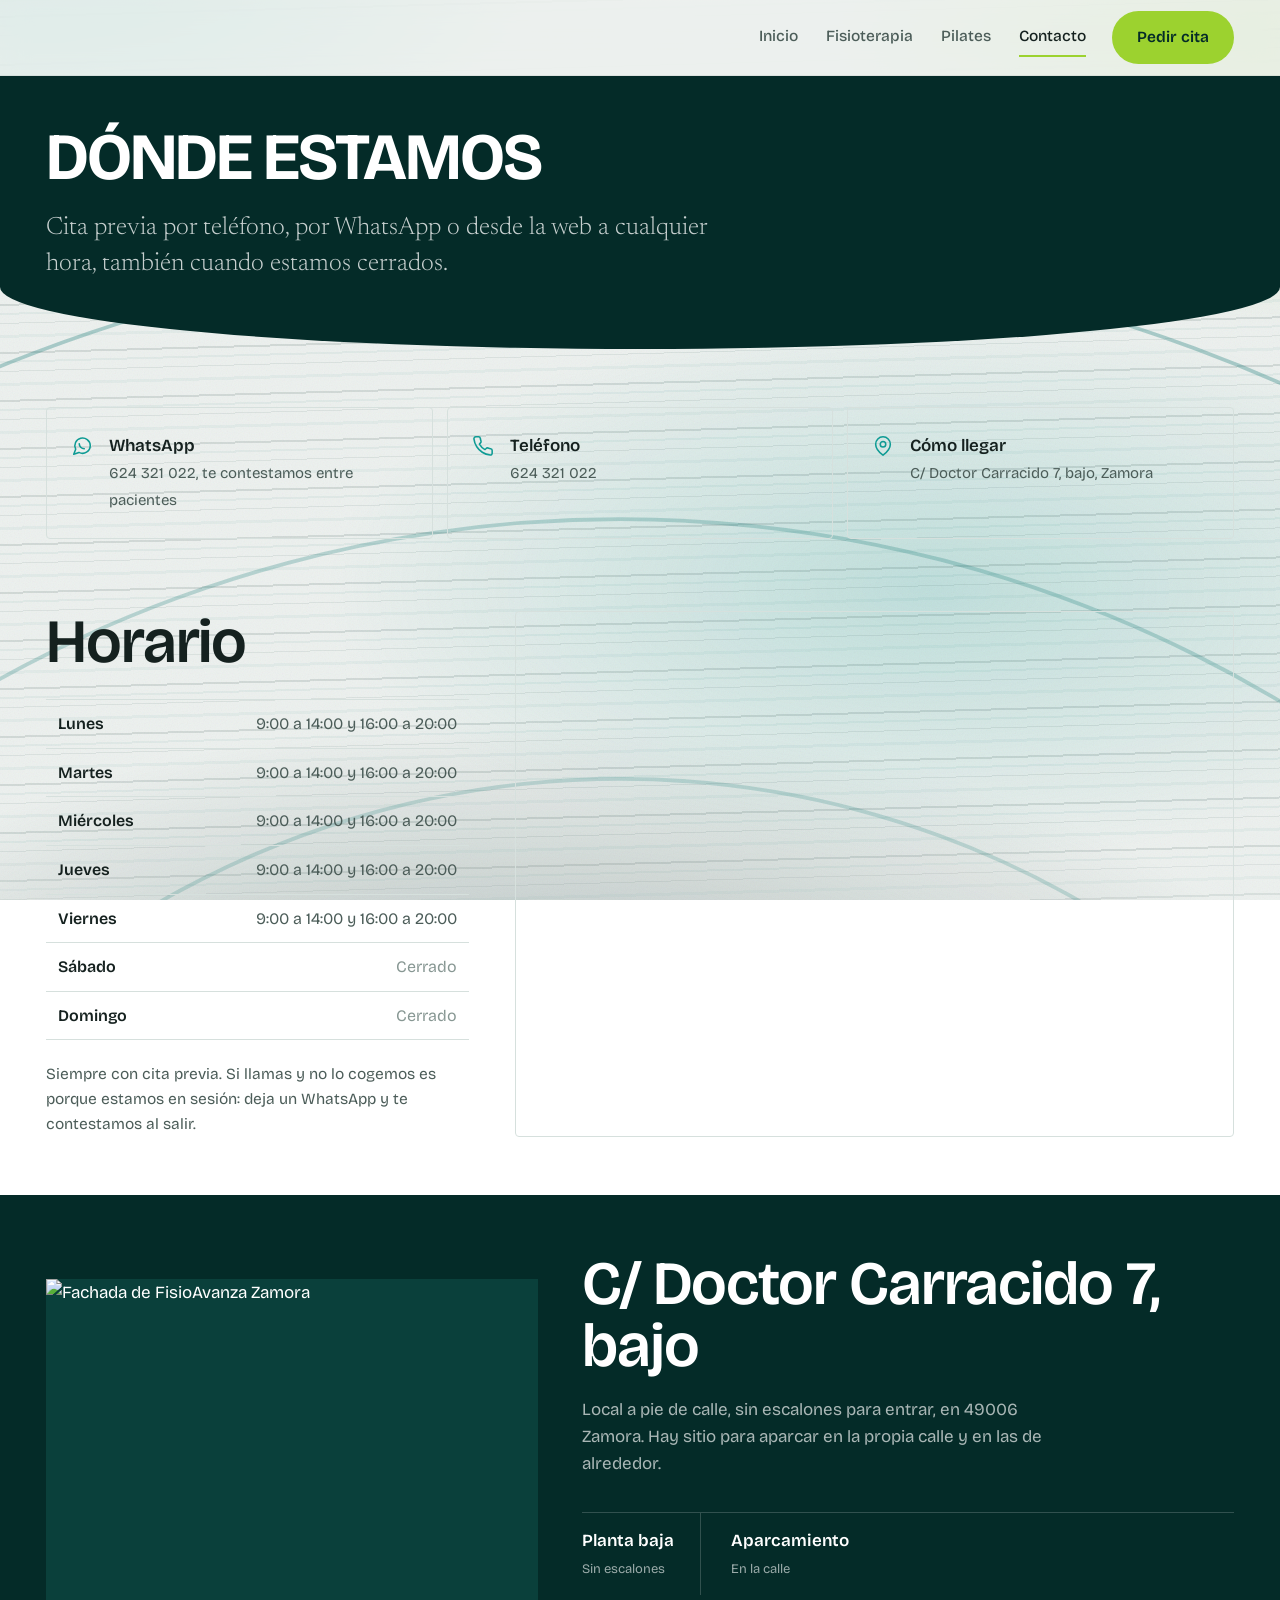
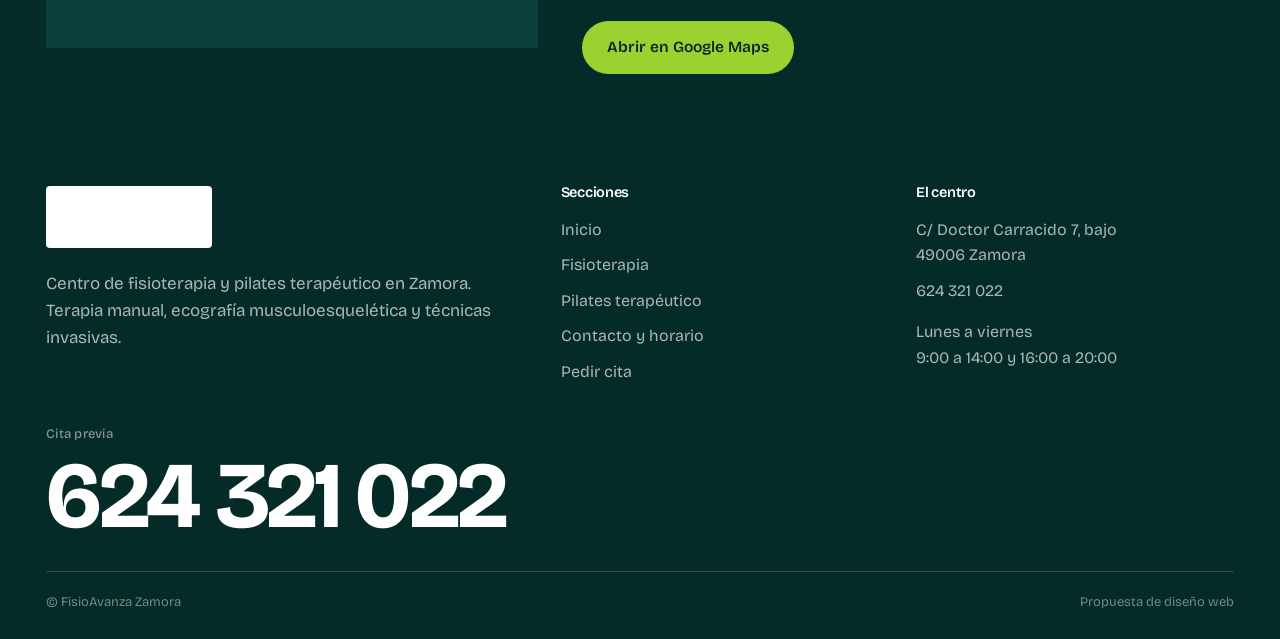
==== commit 1f176f12: "Ticket recto sin solape, rasgado suave, fuera colegiado y boton que dice lo que hace Co-Authored-By:" ====
--- a/contacto.html
+++ b/contacto.html
@@ -15,29 +15,29 @@
 <link rel="preconnect" href="https://fonts.gstatic.com" crossorigin>
 <link rel="preconnect" href="https://lh3.googleusercontent.com" crossorigin>
 <link href="https://fonts.googleapis.com/css2?family=Bricolage+Grotesque:opsz,wdth,wght@12..96,75..100,300..800&family=Newsreader:ital,opsz,wght@0,6..72,300..500;1,6..72,300..400&display=swap" rel="stylesheet">
-<link rel="stylesheet" href="styles.css?v=30">
+<link rel="stylesheet" href="styles.css?v=34">
 </head>
 <body>
 <div class="capas" aria-hidden="true"><div class="c c1"></div><div class="c c2"></div><div class="c c3"></div><div class="c c4"></div></div>
 <header class="top">
   <div class="tin">
-    <a class="brand" href="index.html?v=30"><img src="https://lh3.googleusercontent.com/gps-cs-s/ANWiy9Qkc1_Xi4rz8FU1N5MxTkrDCd2j6wiM7XeEfYH0EGdK_1M8F9kZ3IN2QmhkEKB1V5yJ0NBIxlVE4QgERAMQZs24UvGEVsqB_ETzruPLx09HXfYMCxrKIE8ehOfaQfQQikX3o4d5=w520" alt="FisioAvanza Zamora" width="190" height="44"></a>
+    <a class="brand" href="index.html?v=34"><img src="https://lh3.googleusercontent.com/gps-cs-s/ANWiy9Qkc1_Xi4rz8FU1N5MxTkrDCd2j6wiM7XeEfYH0EGdK_1M8F9kZ3IN2QmhkEKB1V5yJ0NBIxlVE4QgERAMQZs24UvGEVsqB_ETzruPLx09HXfYMCxrKIE8ehOfaQfQQikX3o4d5=w520" alt="FisioAvanza Zamora" width="190" height="44"></a>
     <nav class="nav">
-      <a href="index.html?v=30">Inicio</a>
-      <a href="fisioterapia.html?v=30">Fisioterapia</a>
-      <a href="pilates.html?v=30">Pilates</a>
-      <a href="contacto.html?v=30" class="on">Contacto</a>
+      <a href="index.html?v=34">Inicio</a>
+      <a href="fisioterapia.html?v=34">Fisioterapia</a>
+      <a href="pilates.html?v=34">Pilates</a>
+      <a href="contacto.html?v=34" class="on">Contacto</a>
     </nav>
-    <a class="btn lime dk" href="reservar.html?v=30">Pedir cita</a>
+    <a class="btn lime dk" href="reservar.html?v=34">Pedir cita</a>
     <button class="burger" aria-label="Men&uacute;" aria-expanded="false"><span></span></button>
   </div>
 </header>
 <div class="mm" aria-hidden="true">
-      <a href="index.html?v=30">Inicio</a>
-      <a href="fisioterapia.html?v=30">Fisioterapia</a>
-      <a href="pilates.html?v=30">Pilates</a>
-      <a href="contacto.html?v=30" class="on">Contacto</a>
-      <a class="btn lime" href="reservar.html?v=30">Pedir cita</a>
+      <a href="index.html?v=34">Inicio</a>
+      <a href="fisioterapia.html?v=34">Fisioterapia</a>
+      <a href="pilates.html?v=34">Pilates</a>
+      <a href="contacto.html?v=34" class="on">Contacto</a>
+      <a class="btn lime" href="reservar.html?v=34">Pedir cita</a>
 </div>
 
 <section class="phead" data-s="Portada">
@@ -106,16 +106,15 @@
       <div>
         <span class="flogo"><img src="https://lh3.googleusercontent.com/gps-cs-s/ANWiy9Qkc1_Xi4rz8FU1N5MxTkrDCd2j6wiM7XeEfYH0EGdK_1M8F9kZ3IN2QmhkEKB1V5yJ0NBIxlVE4QgERAMQZs24UvGEVsqB_ETzruPLx09HXfYMCxrKIE8ehOfaQfQQikX3o4d5=w520" alt="FisioAvanza Zamora" width="165" height="38"></span>
         <p style="max-width:32em">Centro de fisioterapia y pilates terap&eacute;utico en Zamora. Terapia manual, ecograf&iacute;a musculoesquel&eacute;tica y t&eacute;cnicas invasivas.</p>
-        <p class="sm" style="color:rgba(255,255,255,.44);margin-top:14px">David Bragado N&uacute;&ntilde;ez, n&ordm; colegiado 3438</p>
       </div>
       <div>
         <h4>Secciones</h4>
         <ul>
-          <li><a href="index.html?v=30">Inicio</a></li>
-          <li><a href="fisioterapia.html?v=30">Fisioterapia</a></li>
-          <li><a href="pilates.html?v=30">Pilates terap&eacute;utico</a></li>
-          <li><a href="contacto.html?v=30">Contacto y horario</a></li>
-          <li><a href="reservar.html?v=30">Pedir cita</a></li>
+          <li><a href="index.html?v=34">Inicio</a></li>
+          <li><a href="fisioterapia.html?v=34">Fisioterapia</a></li>
+          <li><a href="pilates.html?v=34">Pilates terap&eacute;utico</a></li>
+          <li><a href="contacto.html?v=34">Contacto y horario</a></li>
+          <li><a href="reservar.html?v=34">Pedir cita</a></li>
         </ul>
       </div>
       <div>
@@ -134,6 +133,6 @@
     </div>
   </div>
 </footer>
-<script src="app.js?v=30"></script>
+<script src="app.js?v=34"></script>
 </body>
 </html>
--- a/styles.css
+++ b/styles.css
@@ -377,46 +377,36 @@
 /* ══════════════════════════════════════════════════════════════
    RESGUARDO DE CITA
    ══════════════════════════════════════════════════════════════ */
-.tk-wrap{position:sticky;top:96px;margin-bottom:18px}
+.bk aside{position:sticky;top:96px}
+.tk-wrap{margin-bottom:18px;
+  filter:drop-shadow(0 16px 26px rgba(21,33,31,.24)) drop-shadow(0 4px 7px rgba(21,33,31,.16))}
 .tk{position:relative;background:#fdfbf3;color:#1b1b19;border-radius:5px 5px 0 0;
-  transform:rotate(-1.1deg);font-variant-numeric:tabular-nums;padding-bottom:17px;
-  /* borde inferior rasgado: la mascara recorta el papel */
-  --rasgado:url("data:image/svg+xml,%3Csvg xmlns='http://www.w3.org/2000/svg' width='260' height='17' preserveAspectRatio='none'%3E%3Cpath fill='%23000' d='M0 0h260v8.4l-5.4 4.9-6.1-3.1-7.8 5.6-5.2-5.9-9.4 4.2-4.1-2.6-8.7 6.1-6.6-5.2-5.3 2.4-7.9-4.6-6.2 5.8-8.4-3.3-4.7 4.4-9.1-5.7-5.8 3.9-7.2-2.8-6.4 5.5-8.8-4.9-5.1 2.2-7.6 4.8-6.9-5.4-4.4 3.1-9.6-3.6-5.5 5.2-7.1-4.1-6.8 2.7-5.9-5.6-8.2 4.9-4.9-2.3-7.4 5.3-6.3-4.4-5.6 2.9-8.9-3.8-4.2 5.1-7.7-5.5-6.1 3.4-5.4-2.1-8.6 4.7-4.6-5.3-7.3 2.6-6.7 4.1-5.2-3.7-8.1 5.4-4.8-4.2-7.9 2.8-6.5 3.9-5.7-5.1-4.3 2.4z'/%3E%3C/svg%3E");
-  -webkit-mask-image:linear-gradient(#000,#000),var(--rasgado);
-  -webkit-mask-size:100% calc(100% - 16px),260px 17px;
-  -webkit-mask-position:left top,left bottom;
-  -webkit-mask-repeat:no-repeat,repeat-x;
-  mask-image:linear-gradient(#000,#000),var(--rasgado);
-  mask-size:100% calc(100% - 16px),260px 17px;
-  mask-position:left top,left bottom;
-  mask-repeat:no-repeat,repeat-x;
-  filter:drop-shadow(0 14px 22px rgba(21,33,31,.20)) drop-shadow(0 3px 5px rgba(21,33,31,.14))}
+  max-width:296px;font-variant-numeric:tabular-nums;padding-bottom:18px;
+  /* borde inferior rasgado */
+  clip-path:polygon(0 0,100% 0,100% calc(100% - 11px),95.23% calc(100% - 2.8px),91.45% calc(100% - 12.8px),89.06% calc(100% - 9.1px),86.4% calc(100% - 22.9px),82.27% calc(100% - 12.7px),78.06% calc(100% - 29.8px),74.3% calc(100% - 16.5px),69.38% calc(100% - 11.8px),66.28% calc(100% - 15.2px),63.33% calc(100% - 7.4px),59.18% calc(100% - 15.4px),55.25% calc(100% - 8.9px),52.28% calc(100% - 19.1px),49.94% calc(100% - 24.8px),46.22% calc(100% - 19.1px),43.11% calc(100% - 10.6px),38.78% calc(100% - 14.8px),36.46% calc(100% - 18.5px),31.97% calc(100% - 9.8px),27.22% calc(100% - 3.1px),22.29% calc(100% - 6.9px),20.22% calc(100% - 19.0px),15.3% calc(100% - 4.4px),10.34% calc(100% - 18.0px),5.41% calc(100% - 12.0px),3.18% calc(100% - 13.5px),0.0% calc(100% - 21.2px),0% calc(100% - 10px))}
 /* fibra del papel asomando en el corte */
-.tk:after{content:"";position:absolute;left:0;right:0;bottom:0;height:22px;pointer-events:none;
-  background:linear-gradient(180deg,rgba(27,27,25,0),rgba(27,27,25,.10));
+.tk:after{content:"";position:absolute;left:0;right:0;bottom:0;height:24px;pointer-events:none;
+  background:linear-gradient(180deg,rgba(27,27,25,0),rgba(27,27,25,.09));
   -webkit-mask-image:linear-gradient(180deg,transparent,#000);mask-image:linear-gradient(180deg,transparent,#000)}
-.tk-cab{padding:18px 22px 14px;display:flex;flex-direction:column;gap:3px}
+.tk-cab{padding:20px 20px 15px;display:flex;flex-direction:column;gap:4px;text-align:center}
 .tk-cab span{font-size:11.5px;letter-spacing:.14em;text-transform:uppercase;color:rgba(27,27,25,.5)}
-.tk-cab b{font-family:"Bricolage Grotesque",sans-serif;font-size:21px;font-weight:700;letter-spacing:-.01em}
-.tk-perf{position:relative;height:1px;border-top:1.5px dashed rgba(27,27,25,.26)}
-.tk-perf:before,.tk-perf:after{content:"";position:absolute;top:-11px;width:22px;height:22px;
-  border-radius:50%;background:var(--bg)}
-.tk-perf:before{left:-11px}
-.tk-perf:after{right:-11px}
-.tk-cuerpo{margin:0;padding:16px 22px}
-.tk-cuerpo>div{display:flex;justify-content:space-between;align-items:baseline;gap:14px;padding:7px 0}
-.tk-cuerpo dt{font-size:11.5px;letter-spacing:.1em;text-transform:uppercase;color:rgba(27,27,25,.46);flex-shrink:0}
-.tk-cuerpo dd{margin:0;font-family:"Bricolage Grotesque",sans-serif;font-size:15px;font-weight:600;text-align:right;
-  line-height:1.3;transition:color .2s}
-.tk-cuerpo dd.hh{font-size:26px;font-weight:700;letter-spacing:-.02em}
+.tk-cab b{font-family:"Bricolage Grotesque",sans-serif;font-size:19px;font-weight:700;letter-spacing:-.01em}
+.tk-perf{height:1px;border-top:1.3px dashed rgba(27,27,25,.3);margin:0 18px}
+.tk-cuerpo{margin:0;padding:18px 20px 14px}
+.tk-cuerpo>div{padding:0 0 15px}
+.tk-cuerpo>div:last-child{padding-bottom:4px}
+.tk-cuerpo dt{font-size:10.5px;letter-spacing:.14em;text-transform:uppercase;color:rgba(27,27,25,.44);margin-bottom:3px}
+.tk-cuerpo dd{margin:0;font-family:"Bricolage Grotesque",sans-serif;font-size:16px;font-weight:600;
+  line-height:1.28;transition:color .2s}
+.tk-cuerpo dd.hh{font-size:34px;font-weight:700;letter-spacing:-.025em;line-height:1}
 .tk-cuerpo dd.vacio{color:rgba(27,27,25,.3);font-weight:400}
 .tk-cuerpo dd.sella{animation:sella .5s cubic-bezier(.2,.9,.3,1)}
 @keyframes sella{0%{transform:translateY(-5px) scale(1.06);opacity:.3}60%{opacity:1}100%{transform:none}}
-.tk-pie{padding:14px 22px 10px}
-.tk-cod{height:34px;margin-bottom:11px;
+.tk-pie{padding:15px 20px 4px}
+.tk-cod{height:42px;margin-bottom:10px;
   background:repeating-linear-gradient(90deg,#1b1b19 0 2px,transparent 2px 5px,#1b1b19 5px 6px,
     transparent 6px 10px,#1b1b19 10px 13px,transparent 13px 14px,#1b1b19 14px 15px,transparent 15px 19px);
   opacity:.82}
-.tk-pie span{font-size:11.5px;line-height:1.5;color:rgba(27,27,25,.5);display:block}
-@media(max-width:1000px){.tk-wrap{position:static;margin-bottom:16px}.tk{transform:none}}
-@media(prefers-reduced-motion:reduce){.tk{transform:none}.tk-cuerpo dd.sella{animation:none}}
+.tk-pie span{font-size:11px;line-height:1.55;color:rgba(27,27,25,.5);display:block}
+@media(max-width:1000px){.bk aside{position:static}.tk-wrap{margin-bottom:16px}}
+@media(prefers-reduced-motion:reduce){.tk-cuerpo dd.sella{animation:none}}
